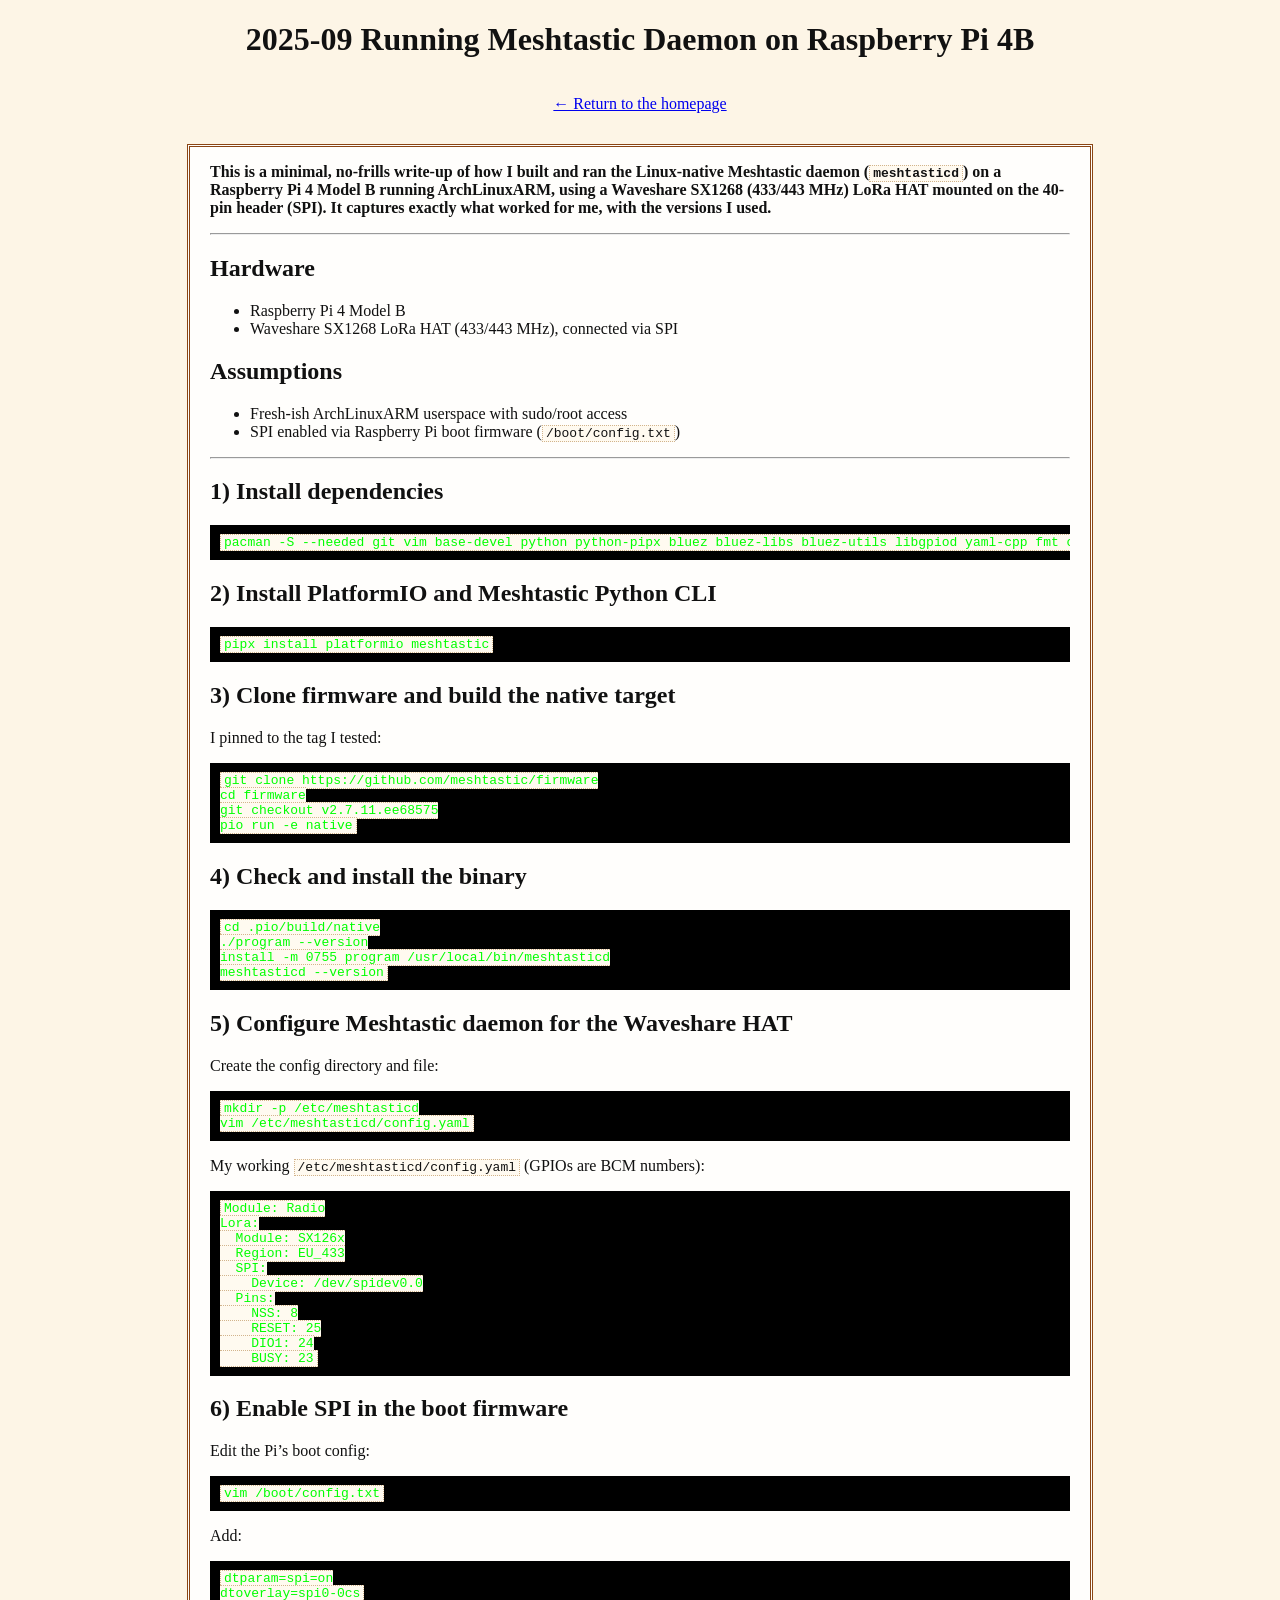
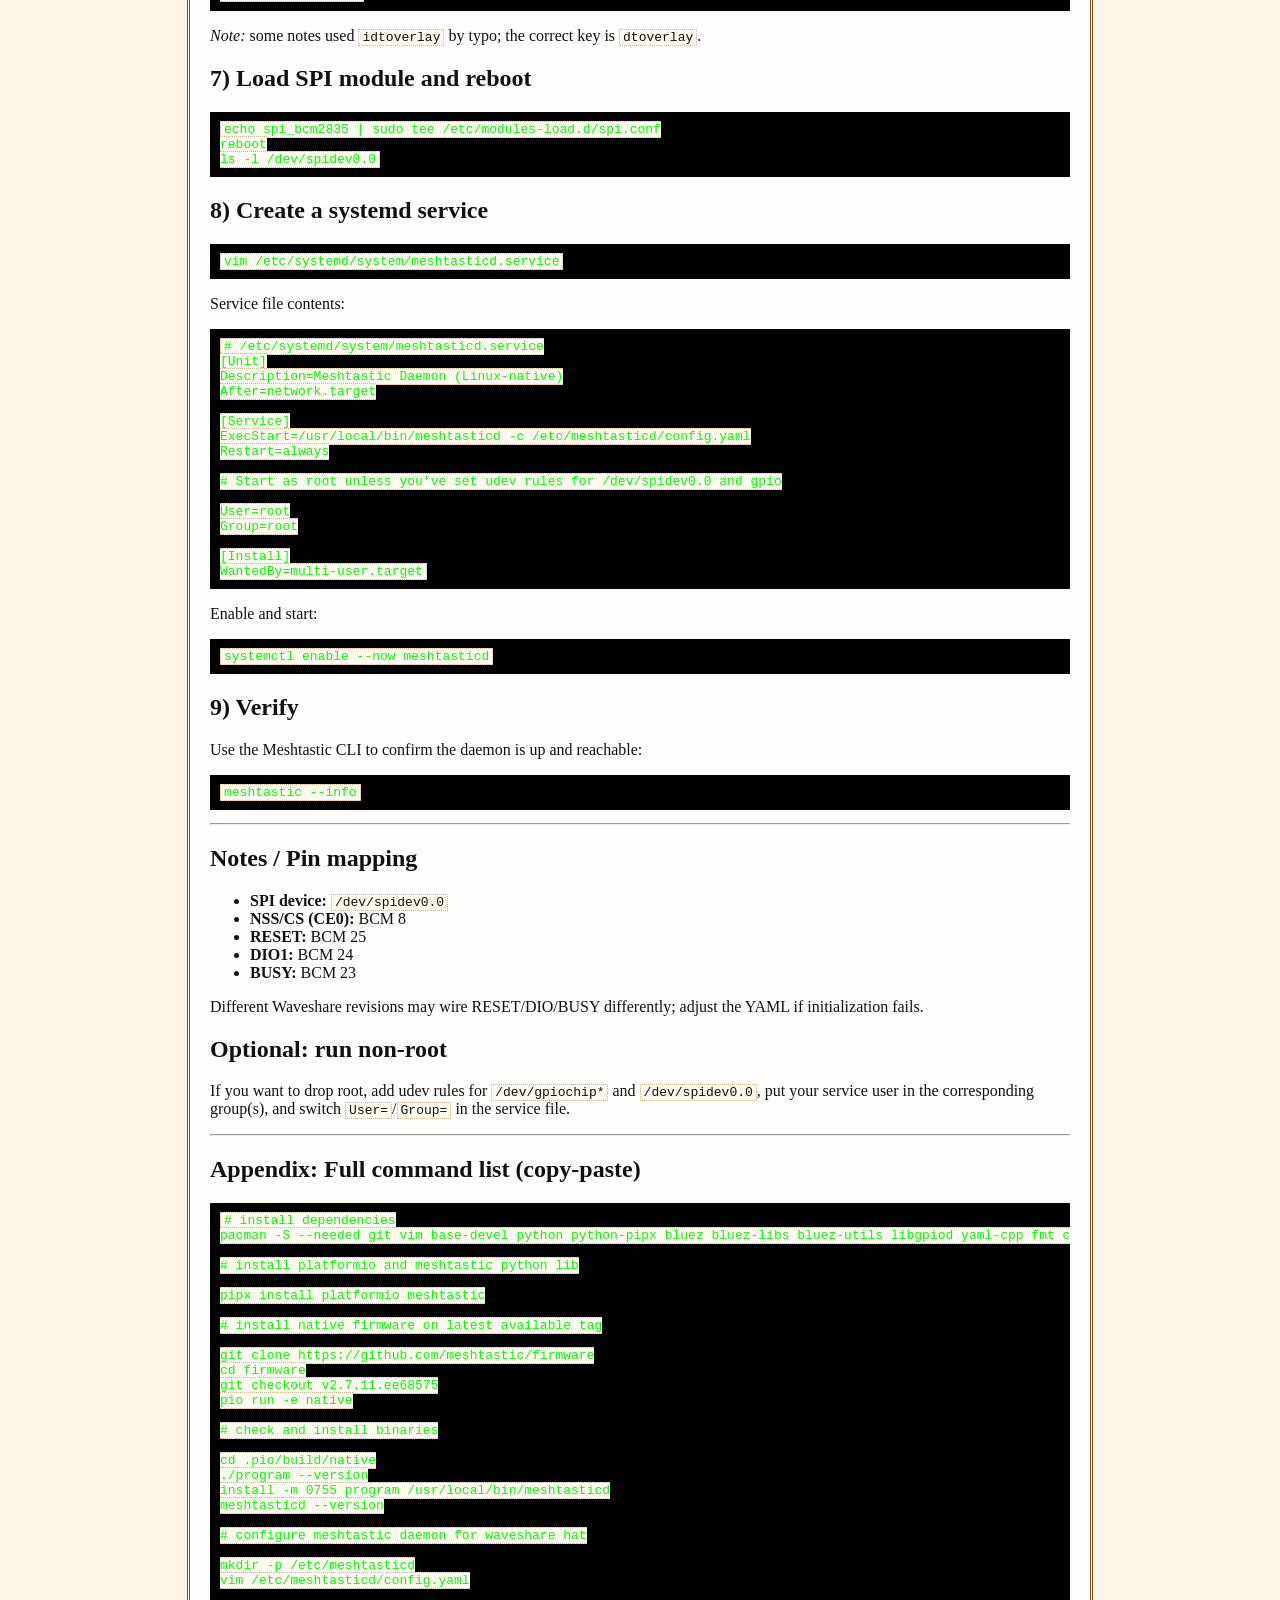
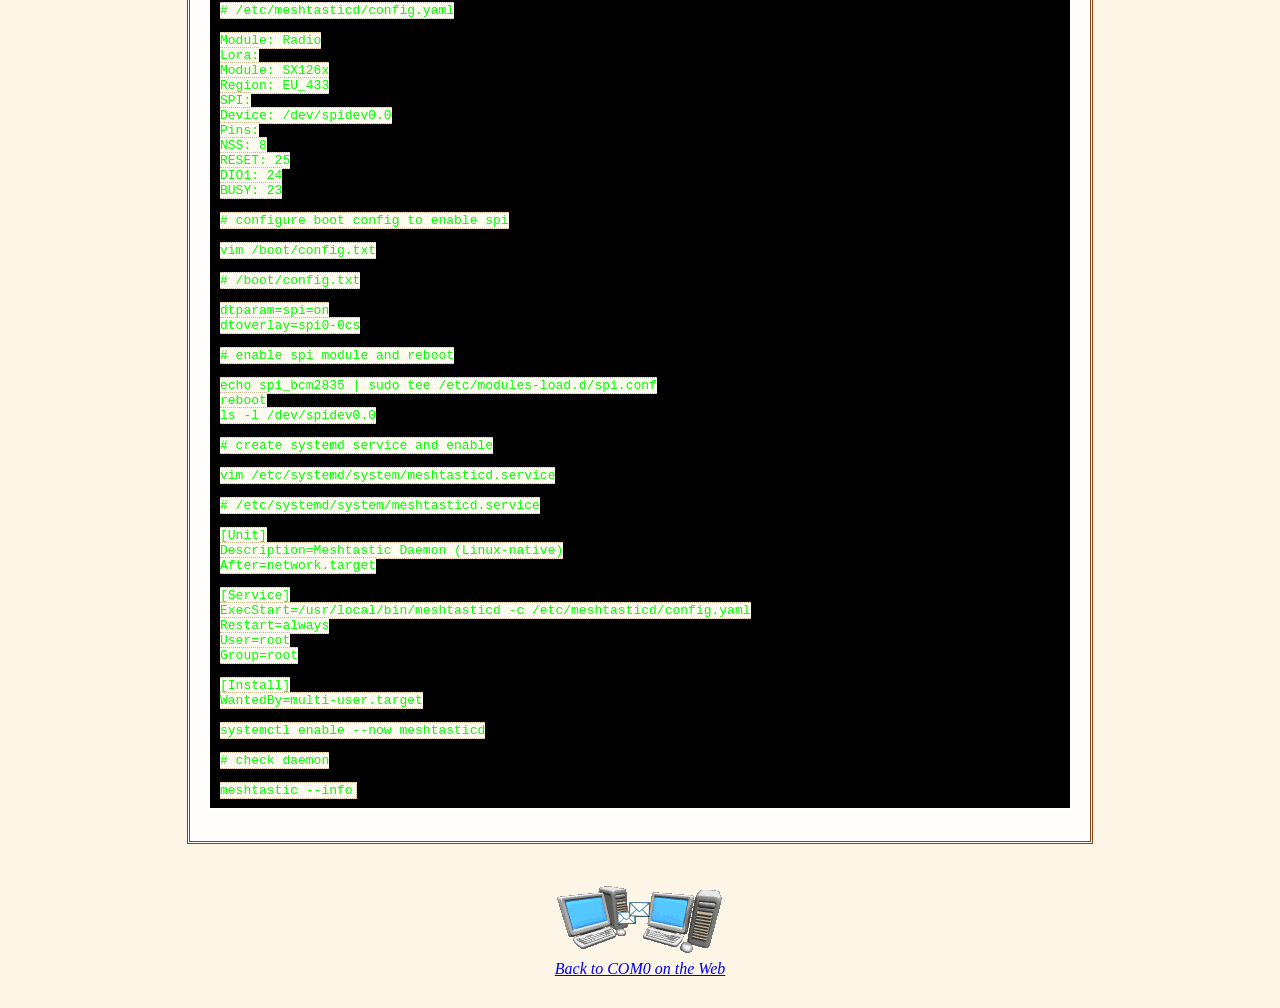
==== 2025-09-meshtastic-daemon.html @ aea940ef "Add Meshtastic daemon setup blog post" ====
<!DOCTYPE html>
<html>
<head>
  <meta charset="UTF-8">
  <title>2025-09 Running Meshtastic Daemon on Raspberry Pi 4B</title>
  <style>
    body {
      background: #fdf5e6;
      font-family: "Times New Roman", serif;
      color: #111;
      margin: 0;
      padding: 0;
    }
    header.page-top {
      text-align: center;
      margin: 20px 0 10px;
    }
    header.page-top img {
      max-width: 160px;
      height: auto;
    }
    article.post {
      max-width: 860px;
      margin: 0 auto 40px;
      padding: 0 20px 20px;
      border: 3px double #8b4513;
      background: rgba(255, 255, 255, 0.9);
    }
    article.post h1,
    article.post h2 {
      font-family: "Georgia", serif;
    }
    article.post .lede {
      font-weight: bold;
    }
    article.post table {
      width: 100%;
      border-collapse: collapse;
    }
    article.post th,
    article.post td {
      border-bottom: 1px solid #d2b48c;
      padding: 6px;
      text-align: left;
    }
    article.post code {
      background: #fffaf0;
      padding: 0 3px;
      border: 1px dotted #d2b48c;
    }
    article.post pre {
      background: #000;
      color: #0f0;
      padding: 10px;
      overflow-x: auto;
    }
    footer.page-foot {
      text-align: center;
      margin-bottom: 30px;
      font-style: italic;
    }
    a.back-home {
      display: inline-block;
      margin: 15px 0;
    }
  </style>
</head>
<body>
  <header class="page-top">
    <h1>2025-09 Running Meshtastic Daemon on Raspberry Pi 4B</h1>
    <p><a class="back-home" href="./index.html">&larr; Return to the homepage</a></p>
  </header>

  <article class="post">
    <p class="lede">
      This is a minimal, no-frills write-up of how I built and ran the Linux-native Meshtastic daemon
      (<code>meshtasticd</code>) on a Raspberry Pi 4 Model B running <strong>ArchLinuxARM</strong>, using a
      <strong>Waveshare SX1268 (433/443&nbsp;MHz) LoRa HAT</strong> mounted on the 40-pin header (SPI). It captures exactly what
      worked for me, with the versions I used.
    </p>

    <hr />

    <h2>Hardware</h2>
    <ul>
      <li>Raspberry Pi 4 Model B</li>
      <li>Waveshare SX1268 LoRa HAT (433/443&nbsp;MHz), connected via SPI</li>
    </ul>

    <h2>Assumptions</h2>
    <ul>
      <li>Fresh-ish ArchLinuxARM userspace with sudo/root access</li>
      <li>SPI enabled via Raspberry Pi boot firmware (<code>/boot/config.txt</code>)</li>
    </ul>

    <hr />

    <h2>1) Install dependencies</h2>
    <pre><code>pacman -S --needed git vim base-devel python python-pipx bluez bluez-libs bluez-utils libgpiod yaml-cpp fmt clang openssl cmake pkgconf
</code></pre>

    <h2>2) Install PlatformIO and Meshtastic Python CLI</h2>
    <pre><code>pipx install platformio meshtastic
</code></pre>

    <h2>3) Clone firmware and build the native target</h2>
    <p>I pinned to the tag I tested:</p>
    <pre><code>git clone https://github.com/meshtastic/firmware
cd firmware
git checkout v2.7.11.ee68575
pio run -e native
</code></pre>

    <h2>4) Check and install the binary</h2>
    <pre><code>cd .pio/build/native
./program --version
install -m 0755 program /usr/local/bin/meshtasticd
meshtasticd --version
</code></pre>

    <h2>5) Configure Meshtastic daemon for the Waveshare HAT</h2>
    <p>Create the config directory and file:</p>
    <pre><code>mkdir -p /etc/meshtasticd
vim /etc/meshtasticd/config.yaml
</code></pre>

    <p>My working <code>/etc/meshtasticd/config.yaml</code> (GPIOs are BCM numbers):</p>
    <pre><code>Module: Radio
Lora:
  Module: SX126x
  Region: EU_433
  SPI:
    Device: /dev/spidev0.0
  Pins:
    NSS: 8
    RESET: 25
    DIO1: 24
    BUSY: 23
</code></pre>

    <h2>6) Enable SPI in the boot firmware</h2>
    <p>Edit the Pi’s boot config:</p>
    <pre><code>vim /boot/config.txt
</code></pre>
    <p>Add:</p>
    <pre><code>dtparam=spi=on
dtoverlay=spi0-0cs
</code></pre>
    <p><em>Note:</em> some notes used <code>idtoverlay</code> by typo; the correct key is <code>dtoverlay</code>.</p>

    <h2>7) Load SPI module and reboot</h2>
    <pre><code>echo spi_bcm2835 | sudo tee /etc/modules-load.d/spi.conf
reboot
ls -l /dev/spidev0.0
</code></pre>

    <h2>8) Create a systemd service</h2>
    <pre><code>vim /etc/systemd/system/meshtasticd.service
</code></pre>

    <p>Service file contents:</p>
    <pre><code># /etc/systemd/system/meshtasticd.service
[Unit]
Description=Meshtastic Daemon (Linux-native)
After=network.target

[Service]
ExecStart=/usr/local/bin/meshtasticd -c /etc/meshtasticd/config.yaml
Restart=always

# Start as root unless you've set udev rules for /dev/spidev0.0 and gpio

User=root
Group=root

[Install]
WantedBy=multi-user.target
</code></pre>

    <p>Enable and start:</p>
    <pre><code>systemctl enable --now meshtasticd
</code></pre>

    <h2>9) Verify</h2>
    <p>Use the Meshtastic CLI to confirm the daemon is up and reachable:</p>
    <pre><code>meshtastic --info
</code></pre>

    <hr />

    <h2>Notes / Pin mapping</h2>
    <ul>
      <li><strong>SPI device:</strong> <code>/dev/spidev0.0</code></li>
      <li><strong>NSS/CS (CE0):</strong> BCM 8</li>
      <li><strong>RESET:</strong> BCM 25</li>
      <li><strong>DIO1:</strong> BCM 24</li>
      <li><strong>BUSY:</strong> BCM 23</li>
    </ul>
    <p>Different Waveshare revisions may wire RESET/DIO/BUSY differently; adjust the YAML if initialization fails.</p>

    <h2>Optional: run non-root</h2>
    <p>If you want to drop root, add udev rules for <code>/dev/gpiochip*</code> and <code>/dev/spidev0.0</code>, put your service user in the corresponding group(s), and switch <code>User=</code>/<code>Group=</code> in the service file.</p>

    <hr />

    <h2>Appendix: Full command list (copy-paste)</h2>
    <pre><code># install dependencies
pacman -S --needed git vim base-devel python python-pipx bluez bluez-libs bluez-utils libgpiod yaml-cpp fmt clang openssl cmake pkgconf

# install platformio and meshtastic python lib

pipx install platformio meshtastic

# install native firmware on latest available tag

git clone https://github.com/meshtastic/firmware
cd firmware
git checkout v2.7.11.ee68575
pio run -e native

# check and install binaries

cd .pio/build/native
./program --version
install -m 0755 program /usr/local/bin/meshtasticd
meshtasticd --version

# configure meshtastic daemon for waveshare hat

mkdir -p /etc/meshtasticd
vim /etc/meshtasticd/config.yaml

# /etc/meshtasticd/config.yaml

Module: Radio
Lora:
Module: SX126x
Region: EU_433
SPI:
Device: /dev/spidev0.0
Pins:
NSS: 8
RESET: 25
DIO1: 24
BUSY: 23

# configure boot config to enable spi

vim /boot/config.txt

# /boot/config.txt

dtparam=spi=on
dtoverlay=spi0-0cs

# enable spi module and reboot

echo spi_bcm2835 | sudo tee /etc/modules-load.d/spi.conf
reboot
ls -l /dev/spidev0.0

# create systemd service and enable

vim /etc/systemd/system/meshtasticd.service

# /etc/systemd/system/meshtasticd.service

[Unit]
Description=Meshtastic Daemon (Linux-native)
After=network.target

[Service]
ExecStart=/usr/local/bin/meshtasticd -c /etc/meshtasticd/config.yaml
Restart=always
User=root
Group=root

[Install]
WantedBy=multi-user.target

systemctl enable --now meshtasticd

# check daemon

meshtastic --info
</code></pre>
  </article>

  <footer class="page-foot">
    <img src="./animated-mail-image-0311.gif" alt="Animated Mailboxes" />
    <div><a href="./index.html">Back to COM0 on the Web</a></div>
  </footer>
</body>
</html>
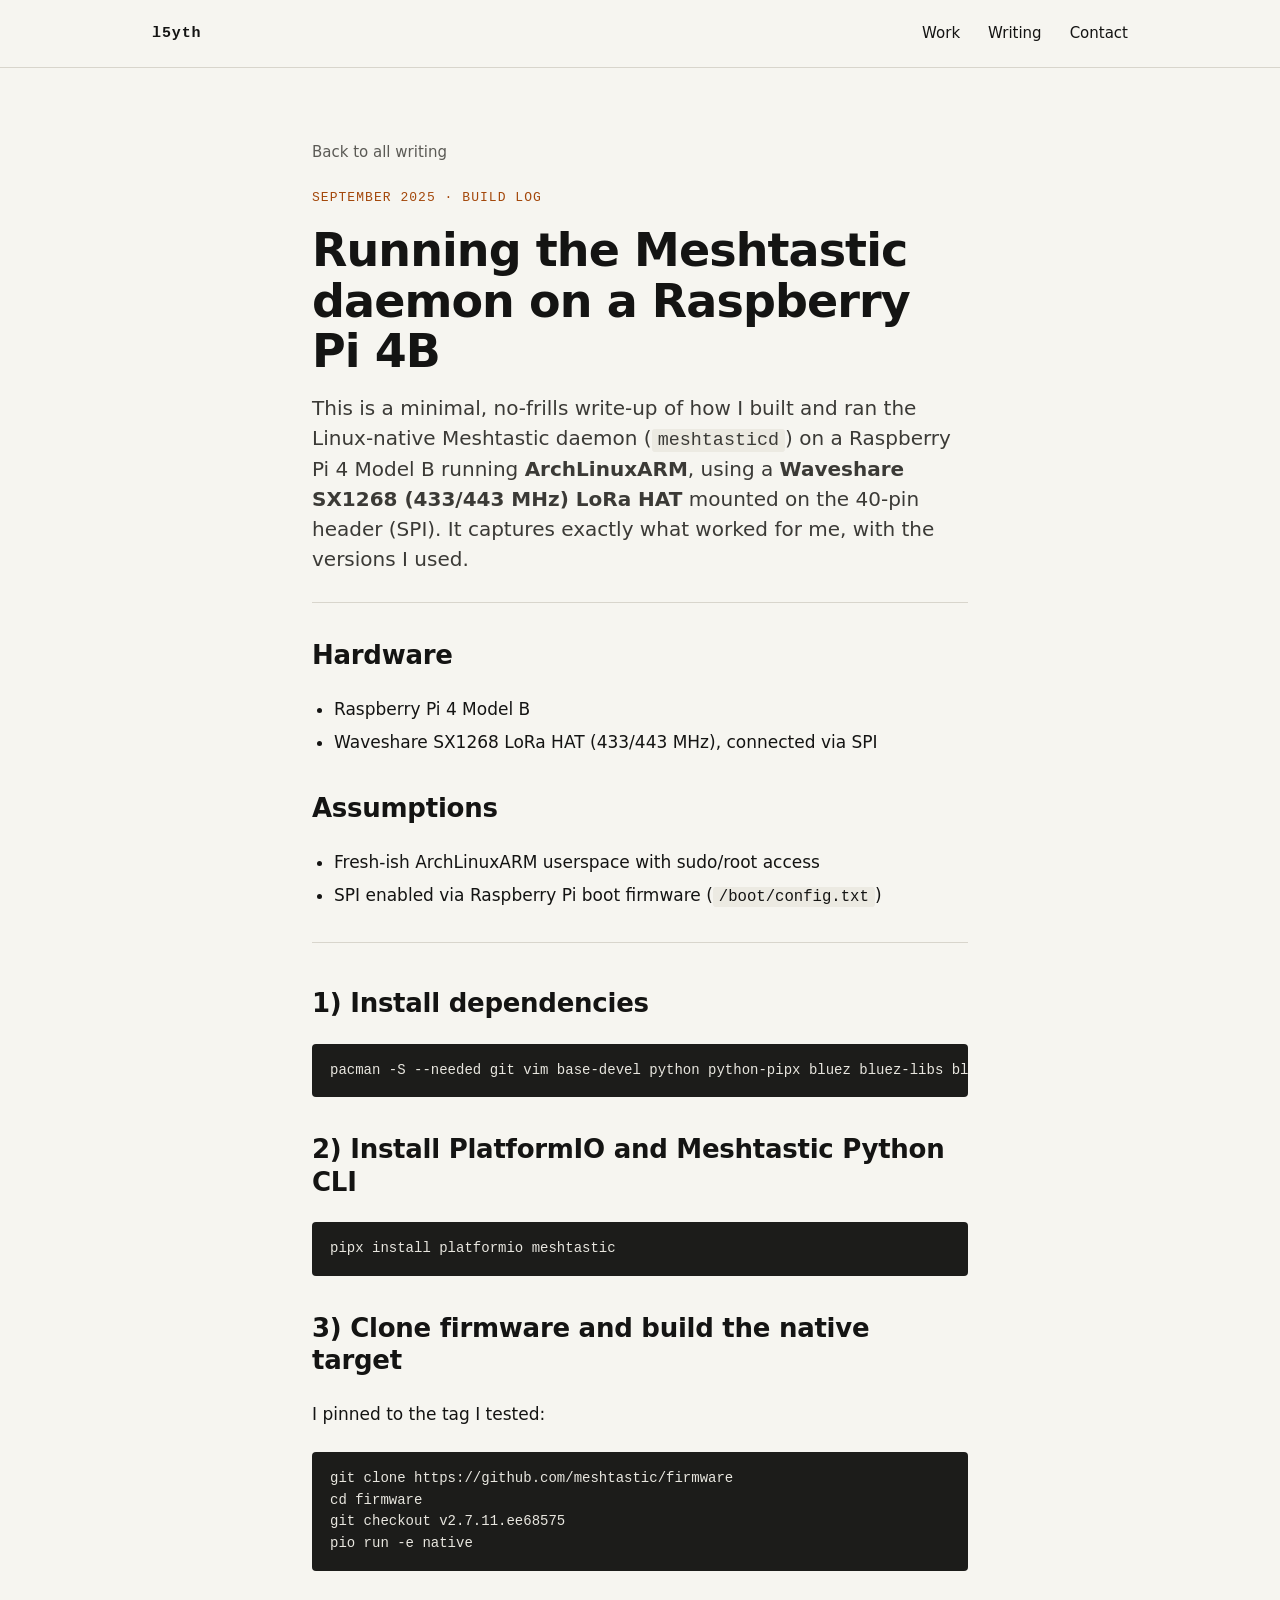
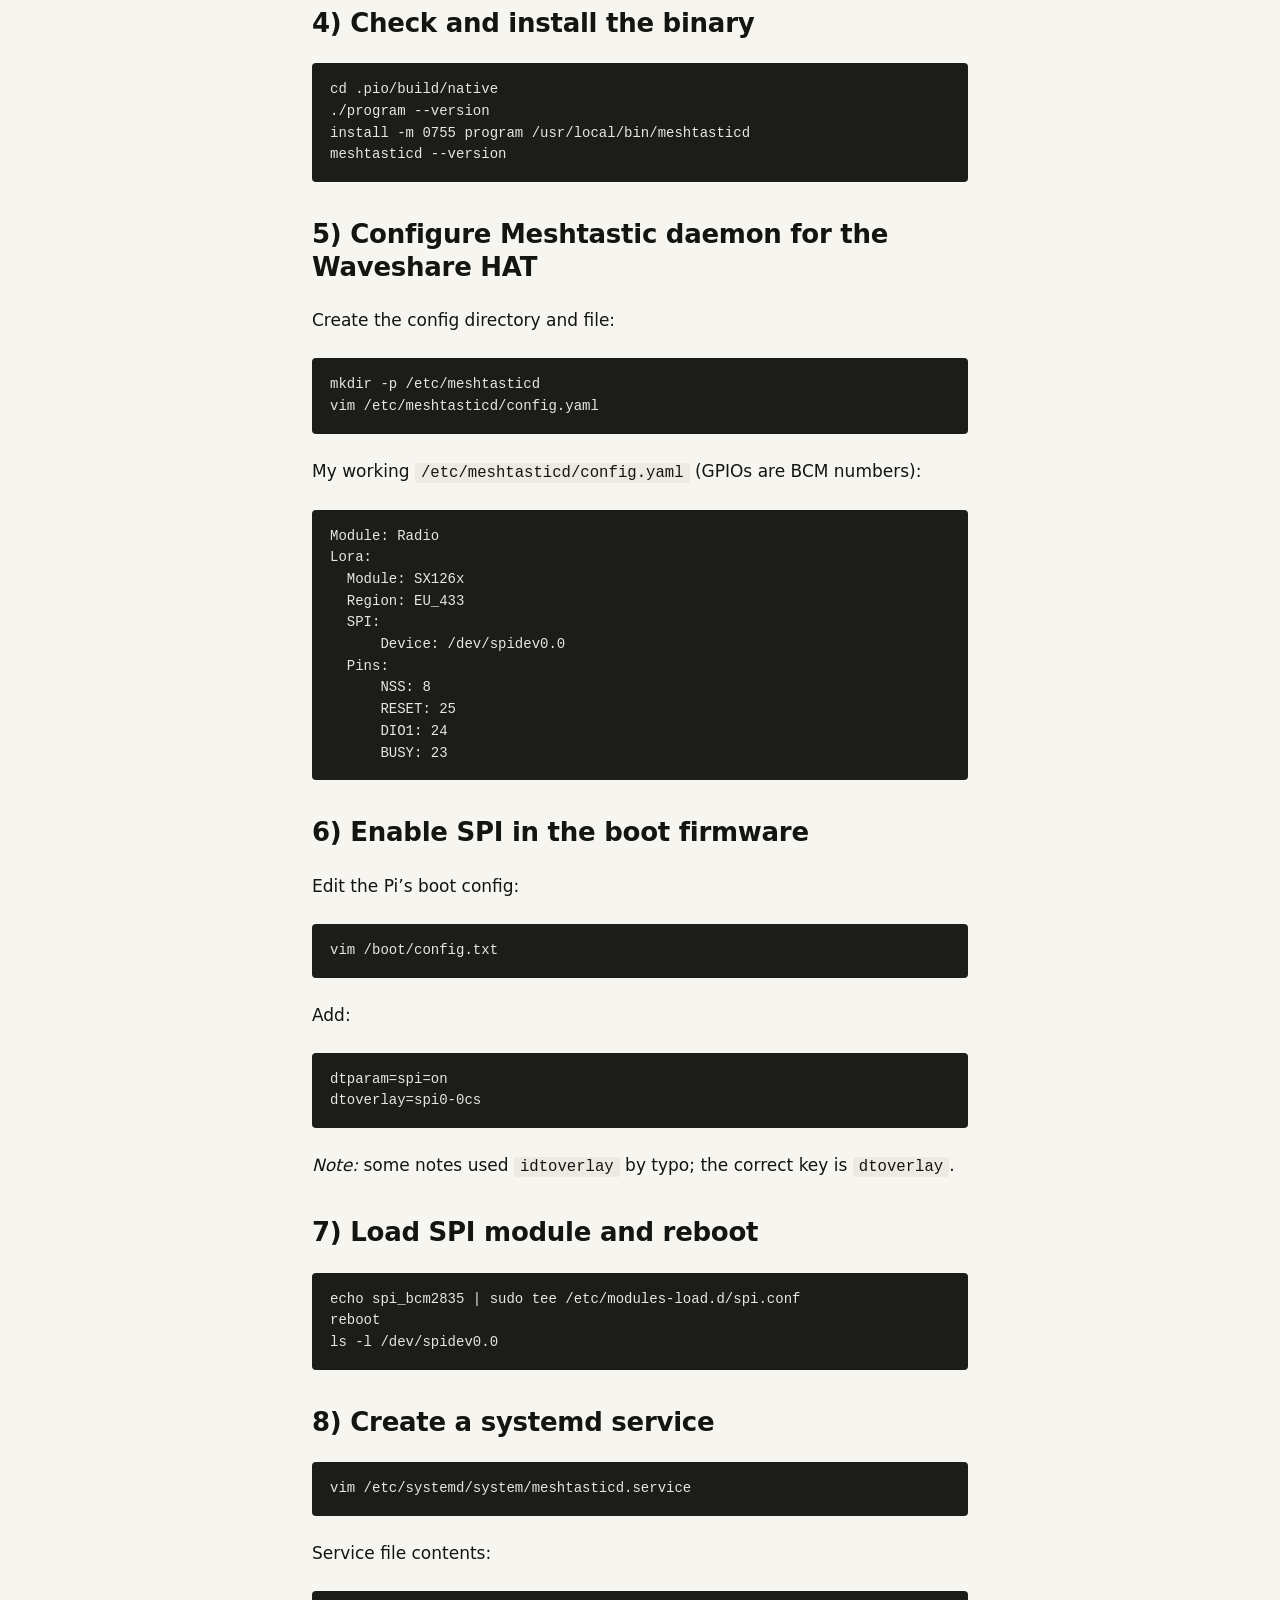
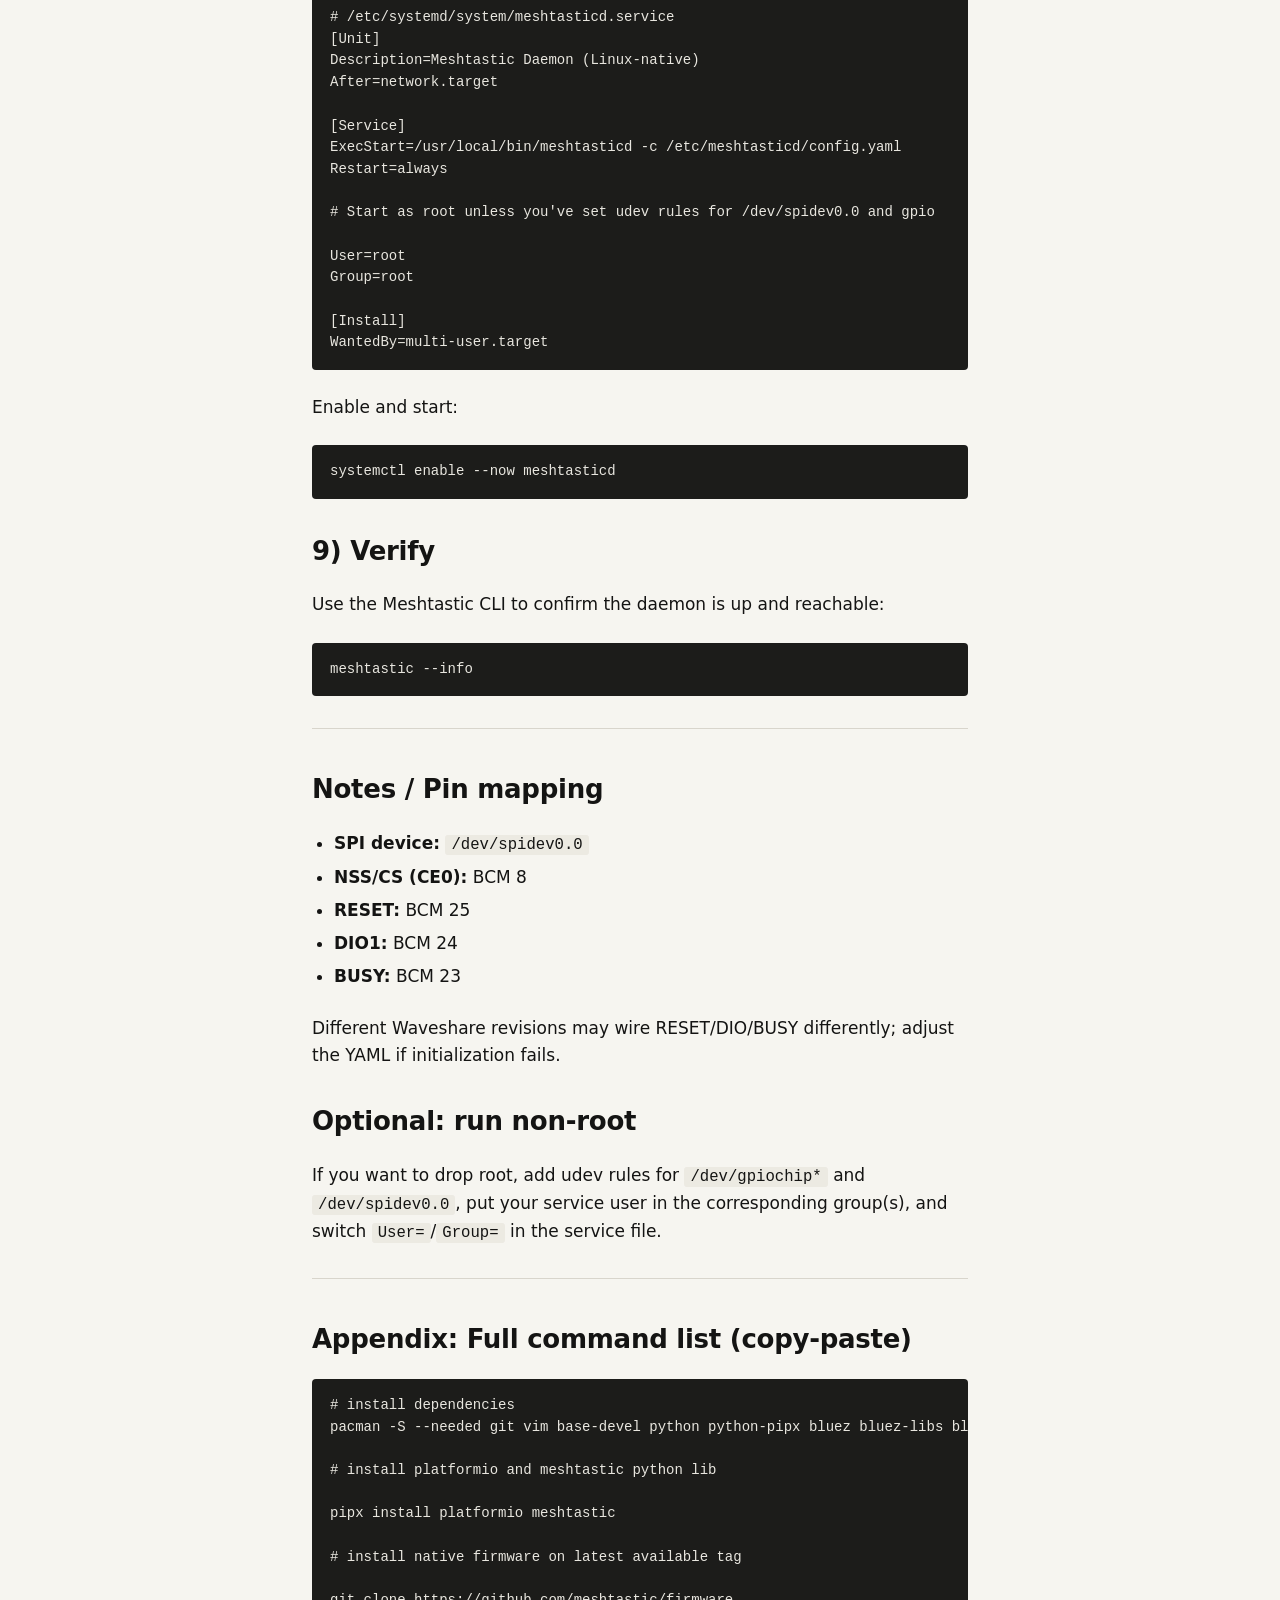
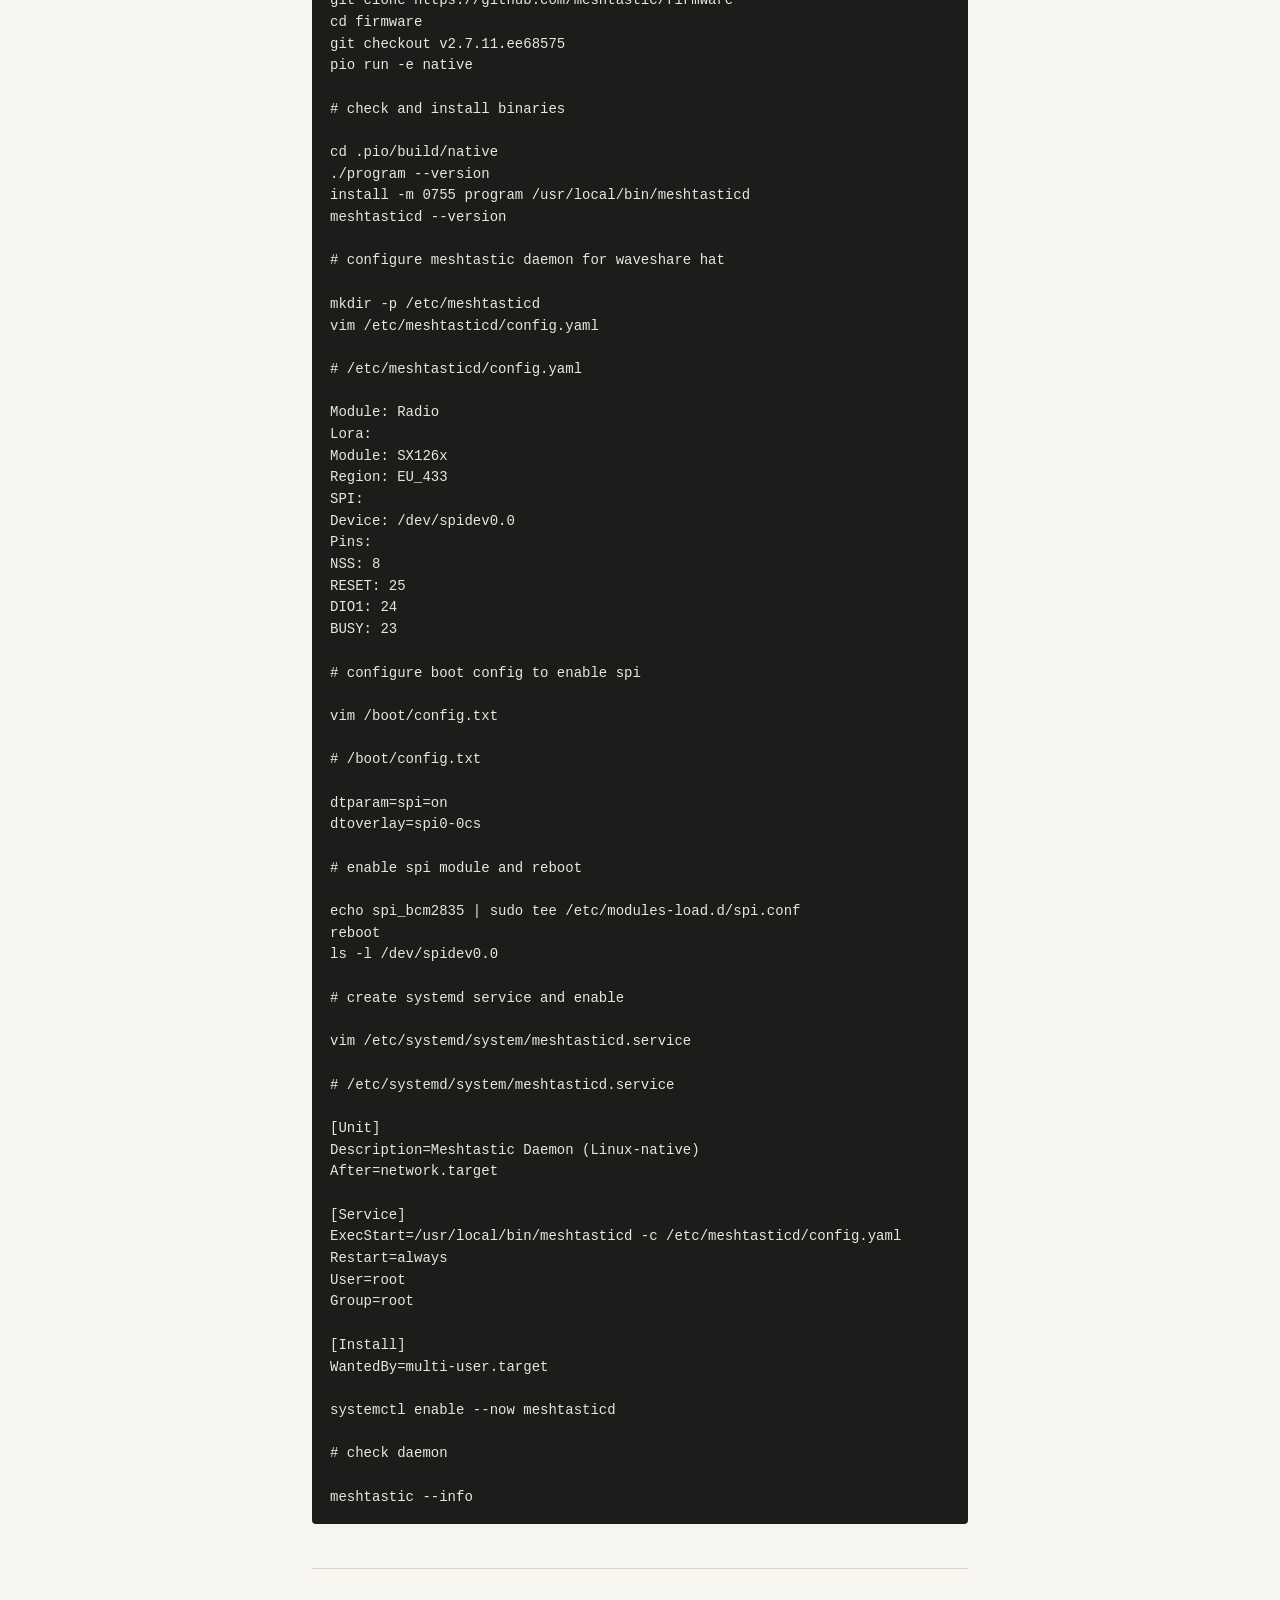
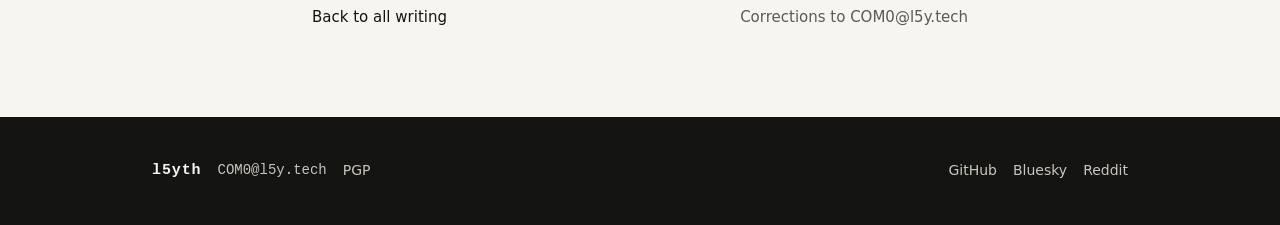
==== commit e0ff5218: "Replace under-construction placeholder with about-me landing and blog list Add style.css as the shar" ====
--- a/2025-09-meshtastic-daemon.html
+++ b/2025-09-meshtastic-daemon.html
@@ -1,165 +1,117 @@
 <!DOCTYPE html>
-<html>
+<html lang="en">
 <head>
   <meta charset="UTF-8">
-  <title>2025-09 Running Meshtastic Daemon on Raspberry Pi 4B</title>
-  <style>
-    body {
-      background: #fdf5e6;
-      font-family: "Times New Roman", serif;
-      color: #111;
-      margin: 0;
-      padding: 0;
-    }
-    header.page-top {
-      text-align: center;
-      margin: 20px 0 10px;
-    }
-    header.page-top img {
-      max-width: 160px;
-      height: auto;
-    }
-    article.post {
-      max-width: 860px;
-      margin: 0 auto 40px;
-      padding: 0 20px 20px;
-      border: 3px double #8b4513;
-      background: rgba(255, 255, 255, 0.9);
-    }
-    article.post h1,
-    article.post h2 {
-      font-family: "Georgia", serif;
-    }
-    article.post .lede {
-      font-weight: bold;
-    }
-    article.post table {
-      width: 100%;
-      border-collapse: collapse;
-    }
-    article.post th,
-    article.post td {
-      border-bottom: 1px solid #d2b48c;
-      padding: 6px;
-      text-align: left;
-    }
-    article.post code {
-      background: #fffaf0;
-      padding: 0 3px;
-      border: 1px dotted #d2b48c;
-    }
-    article.post pre {
-      background: #000;
-      color: #0f0;
-      padding: 10px;
-      overflow-x: auto;
-    }
-    footer.page-foot {
-      text-align: center;
-      margin-bottom: 30px;
-      font-style: italic;
-    }
-    a.back-home {
-      display: inline-block;
-      margin: 15px 0;
-    }
-  </style>
+  <meta name="viewport" content="width=device-width, initial-scale=1">
+  <meta name="theme-color" content="#f6f5f0">
+  <title>Running the Meshtastic daemon on a Raspberry Pi 4B | l5yth</title>
+  <link rel="stylesheet" href="./style.css">
 </head>
 <body>
-  <header class="page-top">
-    <h1>2025-09 Running Meshtastic Daemon on Raspberry Pi 4B</h1>
-    <p><a class="back-home" href="./index.html">&larr; Return to the homepage</a></p>
+  <header class="site-header">
+    <nav class="wrap site-nav" aria-label="Primary">
+      <a class="wordmark" href="./index.html">l5yth</a>
+      <ul>
+        <li><a href="./index.html#work">Work</a></li>
+        <li><a href="./index.html#writing">Writing</a></li>
+        <li><a href="./index.html#contact">Contact</a></li>
+      </ul>
+    </nav>
   </header>
 
-  <article class="post">
-    <p class="lede">
-      This is a minimal, no-frills write-up of how I built and ran the Linux-native Meshtastic daemon
-      (<code>meshtasticd</code>) on a Raspberry Pi 4 Model B running <strong>ArchLinuxARM</strong>, using a
-      <strong>Waveshare SX1268 (433/443&nbsp;MHz) LoRa HAT</strong> mounted on the 40-pin header (SPI). It captures exactly what
-      worked for me, with the versions I used.
-    </p>
-
-    <hr />
-
-    <h2>Hardware</h2>
-    <ul>
-      <li>Raspberry Pi 4 Model B</li>
-      <li>Waveshare SX1268 LoRa HAT (433/443&nbsp;MHz), connected via SPI</li>
-    </ul>
-
-    <h2>Assumptions</h2>
-    <ul>
-      <li>Fresh-ish ArchLinuxARM userspace with sudo/root access</li>
-      <li>SPI enabled via Raspberry Pi boot firmware (<code>/boot/config.txt</code>)</li>
-    </ul>
-
-    <hr />
-
-    <h2>1) Install dependencies</h2>
-    <pre><code>pacman -S --needed git vim base-devel python python-pipx bluez bluez-libs bluez-utils libgpiod yaml-cpp fmt clang openssl cmake pkgconf
-</code></pre>
-
-    <h2>2) Install PlatformIO and Meshtastic Python CLI</h2>
-    <pre><code>pipx install platformio meshtastic
-</code></pre>
-
-    <h2>3) Clone firmware and build the native target</h2>
-    <p>I pinned to the tag I tested:</p>
-    <pre><code>git clone https://github.com/meshtastic/firmware
+  <main>
+    <article class="post">
+      <header class="post-header">
+        <a class="back" href="./index.html#writing">Back to all writing</a>
+        <p class="eyebrow"><time datetime="2025-09">September 2025</time> &middot; Build log</p>
+        <h1>Running the Meshtastic daemon on a Raspberry Pi 4B</h1>
+        <p class="lede">
+          This is a minimal, no-frills write-up of how I built and ran the Linux-native Meshtastic daemon
+          (<code>meshtasticd</code>) on a Raspberry Pi 4 Model B running <strong>ArchLinuxARM</strong>, using a
+          <strong>Waveshare SX1268 (433/443&nbsp;MHz) LoRa HAT</strong> mounted on the 40-pin header (SPI). It captures exactly what
+          worked for me, with the versions I used.
+        </p>
+      </header>
+
+      <h2>Hardware</h2>
+      <ul>
+        <li>Raspberry Pi 4 Model B</li>
+        <li>Waveshare SX1268 LoRa HAT (433/443&nbsp;MHz), connected via SPI</li>
+      </ul>
+
+      <h2>Assumptions</h2>
+      <ul>
+        <li>Fresh-ish ArchLinuxARM userspace with sudo/root access</li>
+        <li>SPI enabled via Raspberry Pi boot firmware (<code>/boot/config.txt</code>)</li>
+      </ul>
+
+      <hr />
+
+      <h2>1) Install dependencies</h2>
+      <pre><code>pacman -S --needed git vim base-devel python python-pipx bluez bluez-libs bluez-utils libgpiod yaml-cpp fmt clang openssl cmake pkgconf
+</code></pre>
+
+      <h2>2) Install PlatformIO and Meshtastic Python CLI</h2>
+      <pre><code>pipx install platformio meshtastic
+</code></pre>
+
+      <h2>3) Clone firmware and build the native target</h2>
+      <p>I pinned to the tag I tested:</p>
+      <pre><code>git clone https://github.com/meshtastic/firmware
 cd firmware
 git checkout v2.7.11.ee68575
 pio run -e native
 </code></pre>
 
-    <h2>4) Check and install the binary</h2>
-    <pre><code>cd .pio/build/native
+      <h2>4) Check and install the binary</h2>
+      <pre><code>cd .pio/build/native
 ./program --version
 install -m 0755 program /usr/local/bin/meshtasticd
 meshtasticd --version
 </code></pre>
 
-    <h2>5) Configure Meshtastic daemon for the Waveshare HAT</h2>
-    <p>Create the config directory and file:</p>
-    <pre><code>mkdir -p /etc/meshtasticd
+      <h2>5) Configure Meshtastic daemon for the Waveshare HAT</h2>
+      <p>Create the config directory and file:</p>
+      <pre><code>mkdir -p /etc/meshtasticd
 vim /etc/meshtasticd/config.yaml
 </code></pre>
 
-    <p>My working <code>/etc/meshtasticd/config.yaml</code> (GPIOs are BCM numbers):</p>
-    <pre><code>Module: Radio
+      <p>My working <code>/etc/meshtasticd/config.yaml</code> (GPIOs are BCM numbers):</p>
+      <pre><code>Module: Radio
 Lora:
   Module: SX126x
   Region: EU_433
   SPI:
-    Device: /dev/spidev0.0
+      Device: /dev/spidev0.0
   Pins:
-    NSS: 8
-    RESET: 25
-    DIO1: 24
-    BUSY: 23
-</code></pre>
-
-    <h2>6) Enable SPI in the boot firmware</h2>
-    <p>Edit the Pi’s boot config:</p>
-    <pre><code>vim /boot/config.txt
-</code></pre>
-    <p>Add:</p>
-    <pre><code>dtparam=spi=on
+      NSS: 8
+      RESET: 25
+      DIO1: 24
+      BUSY: 23
+</code></pre>
+
+      <h2>6) Enable SPI in the boot firmware</h2>
+      <p>Edit the Pi’s boot config:</p>
+      <pre><code>vim /boot/config.txt
+</code></pre>
+      <p>Add:</p>
+      <pre><code>dtparam=spi=on
 dtoverlay=spi0-0cs
 </code></pre>
-    <p><em>Note:</em> some notes used <code>idtoverlay</code> by typo; the correct key is <code>dtoverlay</code>.</p>
-
-    <h2>7) Load SPI module and reboot</h2>
-    <pre><code>echo spi_bcm2835 | sudo tee /etc/modules-load.d/spi.conf
+      <p><em>Note:</em> some notes used <code>idtoverlay</code> by typo; the correct key is <code>dtoverlay</code>.</p>
+
+      <h2>7) Load SPI module and reboot</h2>
+      <pre><code>echo spi_bcm2835 | sudo tee /etc/modules-load.d/spi.conf
 reboot
 ls -l /dev/spidev0.0
 </code></pre>
 
-    <h2>8) Create a systemd service</h2>
-    <pre><code>vim /etc/systemd/system/meshtasticd.service
-</code></pre>
-
-    <p>Service file contents:</p>
-    <pre><code># /etc/systemd/system/meshtasticd.service
+      <h2>8) Create a systemd service</h2>
+      <pre><code>vim /etc/systemd/system/meshtasticd.service
+</code></pre>
+
+      <p>Service file contents:</p>
+      <pre><code># /etc/systemd/system/meshtasticd.service
 [Unit]
 Description=Meshtastic Daemon (Linux-native)
 After=network.target
@@ -177,34 +129,34 @@
 WantedBy=multi-user.target
 </code></pre>
 
-    <p>Enable and start:</p>
-    <pre><code>systemctl enable --now meshtasticd
-</code></pre>
-
-    <h2>9) Verify</h2>
-    <p>Use the Meshtastic CLI to confirm the daemon is up and reachable:</p>
-    <pre><code>meshtastic --info
-</code></pre>
-
-    <hr />
-
-    <h2>Notes / Pin mapping</h2>
-    <ul>
-      <li><strong>SPI device:</strong> <code>/dev/spidev0.0</code></li>
-      <li><strong>NSS/CS (CE0):</strong> BCM 8</li>
-      <li><strong>RESET:</strong> BCM 25</li>
-      <li><strong>DIO1:</strong> BCM 24</li>
-      <li><strong>BUSY:</strong> BCM 23</li>
-    </ul>
-    <p>Different Waveshare revisions may wire RESET/DIO/BUSY differently; adjust the YAML if initialization fails.</p>
-
-    <h2>Optional: run non-root</h2>
-    <p>If you want to drop root, add udev rules for <code>/dev/gpiochip*</code> and <code>/dev/spidev0.0</code>, put your service user in the corresponding group(s), and switch <code>User=</code>/<code>Group=</code> in the service file.</p>
-
-    <hr />
-
-    <h2>Appendix: Full command list (copy-paste)</h2>
-    <pre><code># install dependencies
+      <p>Enable and start:</p>
+      <pre><code>systemctl enable --now meshtasticd
+</code></pre>
+
+      <h2>9) Verify</h2>
+      <p>Use the Meshtastic CLI to confirm the daemon is up and reachable:</p>
+      <pre><code>meshtastic --info
+</code></pre>
+
+      <hr />
+
+      <h2>Notes / Pin mapping</h2>
+      <ul>
+        <li><strong>SPI device:</strong> <code>/dev/spidev0.0</code></li>
+        <li><strong>NSS/CS (CE0):</strong> BCM 8</li>
+        <li><strong>RESET:</strong> BCM 25</li>
+        <li><strong>DIO1:</strong> BCM 24</li>
+        <li><strong>BUSY:</strong> BCM 23</li>
+      </ul>
+      <p>Different Waveshare revisions may wire RESET/DIO/BUSY differently; adjust the YAML if initialization fails.</p>
+
+      <h2>Optional: run non-root</h2>
+      <p>If you want to drop root, add udev rules for <code>/dev/gpiochip*</code> and <code>/dev/spidev0.0</code>, put your service user in the corresponding group(s), and switch <code>User=</code>/<code>Group=</code> in the service file.</p>
+
+      <hr />
+
+      <h2>Appendix: Full command list (copy-paste)</h2>
+      <pre><code># install dependencies
 pacman -S --needed git vim base-devel python python-pipx bluez bluez-libs bluez-utils libgpiod yaml-cpp fmt clang openssl cmake pkgconf
 
 # install platformio and meshtastic python lib
@@ -284,11 +236,27 @@
 
 meshtastic --info
 </code></pre>
-  </article>
-
-  <footer class="page-foot">
-    <img src="./animated-mail-image-0311.gif" alt="Animated Mailboxes" />
-    <div><a href="./index.html">Back to COM0 on the Web</a></div>
+
+      <footer class="post-footer">
+        <a href="./index.html#writing">Back to all writing</a>
+        <a class="muted" href="mailto:COM0@l5y.tech">Corrections to COM0@l5y.tech</a>
+      </footer>
+    </article>
+  </main>
+
+  <footer class="site-footer compact">
+    <div class="wrap">
+      <ul>
+        <li><a class="wordmark" href="./index.html">l5yth</a></li>
+        <li><a class="mono" href="mailto:COM0@l5y.tech">COM0@l5y.tech</a></li>
+        <li><a href="./com0.l5y.tech.pub.asc">PGP</a></li>
+      </ul>
+      <ul>
+        <li><a href="https://github.com/l5yth">GitHub</a></li>
+        <li><a href="https://bsky.app/profile/l5y.tech">Bluesky</a></li>
+        <li><a href="https://www.reddit.com/user/l5yth/">Reddit</a></li>
+      </ul>
+    </div>
   </footer>
 </body>
 </html>
--- a/style.css
+++ b/style.css
@@ -0,0 +1,676 @@
+/* l5y.tech shared stylesheet. No scripts, no external requests. */
+
+:root {
+  --bg: #f6f5f0;
+  --bg-2: #eceae2;
+  --ink: #141413;
+  --ink-2: #3b3a36;
+  --muted: #5b5a55;
+  --rule: #d8d5cc;
+  --accent: #a3470a;
+  --accent-hover: #7c3608;
+  --accent-dark: #e08a3c;
+  --dark: #141413;
+  --dark-rule: #3a3936;
+  --on-dark: #f6f5f0;
+  --on-dark-2: #c9c6bc;
+  --on-dark-3: #9c998f;
+  --code-bg: #1c1c1a;
+  --code-fg: #e8e6df;
+  --sans: system-ui, -apple-system, "Segoe UI", Roboto, "Helvetica Neue", Arial, sans-serif;
+  --mono: ui-monospace, "SF Mono", Menlo, Consolas, "Liberation Mono", monospace;
+}
+
+* {
+  box-sizing: border-box;
+}
+
+html {
+  -webkit-text-size-adjust: 100%;
+}
+
+body {
+  margin: 0;
+  background: var(--bg);
+  color: var(--ink);
+  font-family: var(--sans);
+  font-size: 17px;
+  line-height: 1.55;
+}
+
+a {
+  color: var(--accent);
+}
+
+a:hover {
+  color: var(--accent-hover);
+}
+
+h1, h2, h3 {
+  margin: 0;
+  font-weight: 600;
+  letter-spacing: -0.015em;
+}
+
+p, ul, ol {
+  margin: 0;
+}
+
+.wrap {
+  max-width: 1040px;
+  margin: 0 auto;
+  padding-left: 32px;
+  padding-right: 32px;
+}
+
+/* Header */
+
+.site-header {
+  border-bottom: 1px solid var(--rule);
+}
+
+.site-nav {
+  display: flex;
+  flex-wrap: wrap;
+  align-items: center;
+  justify-content: space-between;
+  gap: 4px 24px;
+  padding-top: 10px;
+  padding-bottom: 10px;
+}
+
+.site-nav ul {
+  list-style: none;
+  padding: 0;
+  display: flex;
+  flex-wrap: wrap;
+  align-items: center;
+  gap: 4px;
+}
+
+.site-nav ul a {
+  display: inline-block;
+  padding: 12px 12px;
+  font-size: 15px;
+  color: var(--ink);
+  text-decoration: none;
+}
+
+.site-nav ul li:last-child a {
+  padding-right: 0;
+}
+
+.site-nav ul a:hover {
+  color: var(--accent-hover);
+}
+
+.wordmark {
+  display: inline-block;
+  padding: 12px 0;
+  font-family: var(--mono);
+  font-size: 15px;
+  font-weight: 600;
+  letter-spacing: 0.06em;
+  color: var(--ink);
+  text-decoration: none;
+}
+
+.wordmark:hover {
+  color: var(--ink);
+}
+
+/* Shared text styles */
+
+.eyebrow {
+  font-family: var(--mono);
+  font-size: 13px;
+  letter-spacing: 0.08em;
+  text-transform: uppercase;
+  color: var(--accent);
+}
+
+.eyebrow.muted {
+  color: var(--muted);
+}
+
+.lede {
+  font-size: 20px;
+  line-height: 1.5;
+  color: var(--ink-2);
+}
+
+.mono {
+  font-family: var(--mono);
+}
+
+/* Hero */
+
+.hero {
+  display: flex;
+  flex-direction: column;
+  gap: 28px;
+  padding-top: 88px;
+  padding-bottom: 72px;
+}
+
+.hero h1 {
+  max-width: 20ch;
+  font-size: clamp(38px, 4.6vw, 60px);
+  line-height: 1.04;
+  letter-spacing: -0.02em;
+}
+
+.hero .lede {
+  max-width: 62ch;
+}
+
+.actions {
+  display: flex;
+  flex-wrap: wrap;
+  align-items: center;
+  gap: 12px;
+}
+
+.button {
+  display: inline-flex;
+  align-items: center;
+  min-height: 48px;
+  padding: 0 22px;
+  border: 1px solid var(--ink);
+  border-radius: 4px;
+  background: var(--ink);
+  color: var(--on-dark);
+  font-weight: 500;
+  text-decoration: none;
+}
+
+.button:hover {
+  background: var(--accent-hover);
+  border-color: var(--accent-hover);
+  color: var(--on-dark);
+}
+
+.button.outline {
+  background: transparent;
+  color: var(--ink);
+}
+
+.button.outline:hover {
+  background: var(--bg-2);
+  border-color: var(--ink);
+  color: var(--ink);
+}
+
+/* Sections */
+
+.section {
+  border-top: 1px solid var(--rule);
+}
+
+.section > .wrap {
+  display: flex;
+  flex-direction: column;
+  gap: 40px;
+  padding-top: 64px;
+  padding-bottom: 72px;
+}
+
+.section-head {
+  display: flex;
+  flex-wrap: wrap;
+  align-items: flex-end;
+  justify-content: space-between;
+  gap: 16px 48px;
+}
+
+.section-head > div {
+  display: flex;
+  flex-direction: column;
+  gap: 8px;
+}
+
+.section-head h2 {
+  font-size: 34px;
+  line-height: 1.15;
+}
+
+.section-head .note {
+  max-width: 44ch;
+  color: var(--muted);
+}
+
+/* Services */
+
+.services {
+  list-style: none;
+  padding: 0;
+  display: flex;
+  flex-wrap: wrap;
+  gap: 40px 32px;
+}
+
+.service {
+  flex: 1 1 260px;
+  min-width: 0;
+  display: flex;
+  flex-direction: column;
+  gap: 12px;
+  padding-top: 20px;
+  border-top: 2px solid var(--ink);
+}
+
+.service h3 {
+  font-size: 20px;
+  line-height: 1.3;
+}
+
+.service p {
+  color: var(--ink-2);
+}
+
+.tags {
+  font-family: var(--mono);
+  font-size: 13px;
+  color: var(--muted);
+}
+
+.open-work {
+  display: flex;
+  flex-wrap: wrap;
+  align-items: baseline;
+  gap: 8px 24px;
+  padding: 20px 24px;
+  border-radius: 4px;
+  background: var(--bg-2);
+}
+
+.open-work .eyebrow {
+  flex: 0 0 120px;
+}
+
+.open-work p {
+  flex: 1 1 400px;
+  min-width: 0;
+}
+
+/* Post list */
+
+.posts {
+  list-style: none;
+  padding: 0;
+  display: flex;
+  flex-direction: column;
+}
+
+.post-item {
+  display: flex;
+  flex-wrap: wrap;
+  gap: 6px 32px;
+  padding: 22px 0;
+  border-top: 1px solid var(--rule);
+}
+
+.post-item:last-child {
+  border-bottom: 1px solid var(--rule);
+}
+
+.post-item time {
+  flex: 0 0 120px;
+  padding-top: 4px;
+  font-family: var(--mono);
+  font-size: 14px;
+  color: var(--muted);
+}
+
+.post-item div {
+  flex: 1 1 420px;
+  min-width: 0;
+  display: flex;
+  flex-direction: column;
+  gap: 6px;
+}
+
+.post-item h3 {
+  font-size: 22px;
+  line-height: 1.3;
+}
+
+.post-item h3 a {
+  color: var(--ink);
+  text-decoration: none;
+}
+
+.post-item h3 a:hover {
+  color: var(--accent-hover);
+  text-decoration: underline;
+  text-underline-offset: 4px;
+}
+
+.post-item p {
+  color: var(--ink-2);
+}
+
+/* Footer */
+
+.site-footer {
+  background: var(--dark);
+  color: var(--on-dark);
+}
+
+.site-footer a {
+  color: var(--on-dark);
+}
+
+.site-footer a:hover {
+  color: var(--accent-dark);
+}
+
+.site-footer > .wrap {
+  display: flex;
+  flex-direction: column;
+  gap: 40px;
+  padding-top: 64px;
+  padding-bottom: 40px;
+}
+
+.footer-grid {
+  display: flex;
+  flex-wrap: wrap;
+  justify-content: space-between;
+  gap: 32px 64px;
+}
+
+.contact {
+  flex: 1 1 380px;
+  min-width: 0;
+  display: flex;
+  flex-direction: column;
+  gap: 14px;
+}
+
+.contact .eyebrow {
+  color: var(--accent-dark);
+}
+
+.contact h2 {
+  font-size: 34px;
+  line-height: 1.15;
+}
+
+.contact p {
+  max-width: 52ch;
+  color: var(--on-dark-2);
+}
+
+.contact .email {
+  align-self: flex-start;
+  margin-top: 8px;
+  padding: 8px 0;
+  font-family: var(--mono);
+  font-size: 22px;
+  text-decoration: underline;
+  text-decoration-color: var(--accent-dark);
+  text-decoration-thickness: 2px;
+  text-underline-offset: 6px;
+  word-break: break-all;
+}
+
+.contact .small {
+  font-size: 15px;
+}
+
+.elsewhere {
+  flex: 0 1 220px;
+  display: flex;
+  flex-direction: column;
+  gap: 4px;
+}
+
+.elsewhere .eyebrow {
+  margin-bottom: 10px;
+  color: var(--on-dark-3);
+}
+
+.elsewhere ul {
+  list-style: none;
+  padding: 0;
+  display: flex;
+  flex-direction: column;
+  gap: 4px;
+}
+
+.elsewhere a {
+  display: inline-block;
+  padding: 10px 0;
+  text-decoration: none;
+}
+
+.footer-bar {
+  display: flex;
+  flex-wrap: wrap;
+  justify-content: space-between;
+  gap: 8px 24px;
+  padding-top: 24px;
+  border-top: 1px solid var(--dark-rule);
+  font-family: var(--mono);
+  font-size: 13px;
+  color: var(--on-dark-3);
+}
+
+.footer-bar a {
+  color: var(--on-dark-3);
+}
+
+/* Compact footer for posts */
+
+.site-footer.compact > .wrap {
+  flex-direction: row;
+  flex-wrap: wrap;
+  align-items: center;
+  justify-content: space-between;
+  gap: 12px 24px;
+  padding-top: 32px;
+  padding-bottom: 32px;
+}
+
+.site-footer.compact ul {
+  list-style: none;
+  padding: 0;
+  display: flex;
+  flex-wrap: wrap;
+  align-items: center;
+  gap: 4px 16px;
+}
+
+.site-footer.compact a {
+  display: inline-block;
+  padding: 10px 0;
+  font-size: 14px;
+  color: var(--on-dark-2);
+  text-decoration: none;
+}
+
+.site-footer.compact a.wordmark {
+  font-size: 15px;
+  color: var(--on-dark);
+}
+
+.site-footer.compact a:hover {
+  color: var(--accent-dark);
+}
+
+/* Blog post */
+
+.post {
+  max-width: 720px;
+  margin: 0 auto;
+  padding: 64px 32px 80px;
+  display: flex;
+  flex-direction: column;
+  gap: 24px;
+  line-height: 1.6;
+}
+
+.post-header {
+  display: flex;
+  flex-direction: column;
+  gap: 16px;
+  padding-bottom: 28px;
+  border-bottom: 1px solid var(--rule);
+}
+
+.post-header h1 {
+  font-size: clamp(32px, 4vw, 46px);
+  line-height: 1.1;
+  letter-spacing: -0.02em;
+}
+
+.back {
+  align-self: flex-start;
+  padding: 8px 0;
+  font-size: 15px;
+  color: var(--muted);
+  text-decoration: none;
+}
+
+.back:hover {
+  color: var(--accent-hover);
+  text-decoration: underline;
+  text-underline-offset: 4px;
+}
+
+.post h2 {
+  margin-top: 12px;
+  font-size: 26px;
+  line-height: 1.25;
+  letter-spacing: -0.01em;
+}
+
+.post h3 {
+  margin-top: 4px;
+  font-size: 20px;
+  line-height: 1.3;
+}
+
+.post ul,
+.post ol {
+  padding-left: 22px;
+  display: flex;
+  flex-direction: column;
+  gap: 6px;
+}
+
+.post li > ul,
+.post li > ol {
+  margin-top: 6px;
+}
+
+.post hr {
+  margin: 8px 0;
+  border: 0;
+  border-top: 1px solid var(--rule);
+}
+
+.post code {
+  font-family: var(--mono);
+  font-size: 0.92em;
+  background: var(--bg-2);
+  padding: 1px 6px;
+  border-radius: 3px;
+}
+
+.post pre {
+  margin: 0;
+  padding: 16px 18px;
+  border-radius: 4px;
+  background: var(--code-bg);
+  color: var(--code-fg);
+  overflow-x: auto;
+  font-family: var(--mono);
+  font-size: 14px;
+  line-height: 1.55;
+}
+
+.post pre code {
+  font-size: inherit;
+  background: none;
+  padding: 0;
+  border-radius: 0;
+}
+
+.post table {
+  width: 100%;
+  border-collapse: collapse;
+  font-size: 16px;
+}
+
+.post .table-scroll {
+  overflow-x: auto;
+}
+
+.post th {
+  text-align: left;
+  padding: 10px 12px 10px 0;
+  border-bottom: 2px solid var(--ink);
+  font-family: var(--mono);
+  font-size: 13px;
+  letter-spacing: 0.06em;
+  text-transform: uppercase;
+}
+
+.post td {
+  padding: 10px 12px 10px 0;
+  border-bottom: 1px solid var(--rule);
+  vertical-align: top;
+}
+
+.post .post-footer {
+  margin-top: 20px;
+  padding-top: 28px;
+  border-top: 1px solid var(--rule);
+  display: flex;
+  flex-wrap: wrap;
+  justify-content: space-between;
+  gap: 12px 24px;
+  font-size: 15px;
+}
+
+.post .post-footer a {
+  padding: 8px 0;
+  color: var(--ink);
+  text-decoration: none;
+}
+
+.post .post-footer a.muted {
+  color: var(--muted);
+}
+
+.post .post-footer a:hover {
+  color: var(--accent-hover);
+}
+
+/* Phone width */
+
+@media (max-width: 600px) {
+  .wrap,
+  .post {
+    padding-left: 16px;
+    padding-right: 16px;
+  }
+
+  .hero {
+    padding-top: 56px;
+    padding-bottom: 56px;
+  }
+
+  .section > .wrap,
+  .site-footer > .wrap {
+    padding-top: 48px;
+    padding-bottom: 56px;
+  }
+
+  .post {
+    padding-top: 40px;
+    padding-bottom: 56px;
+  }
+}
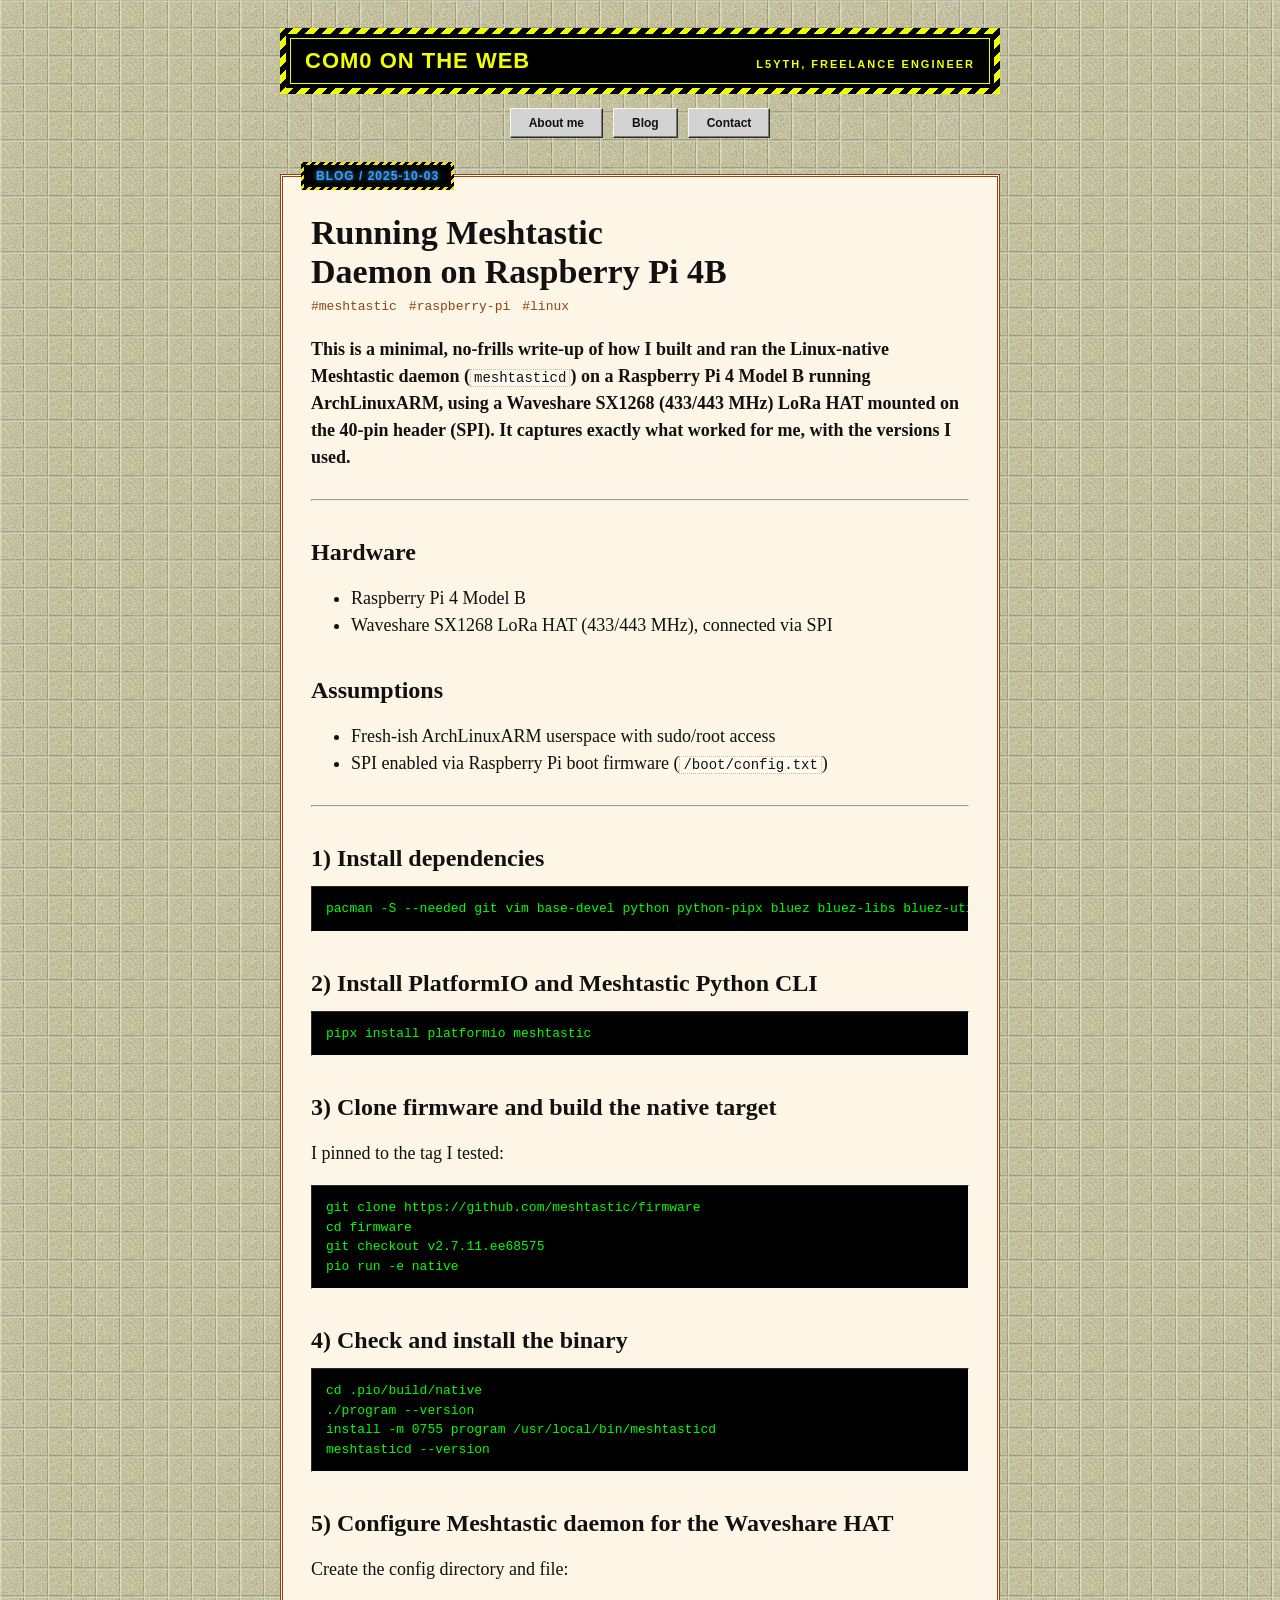
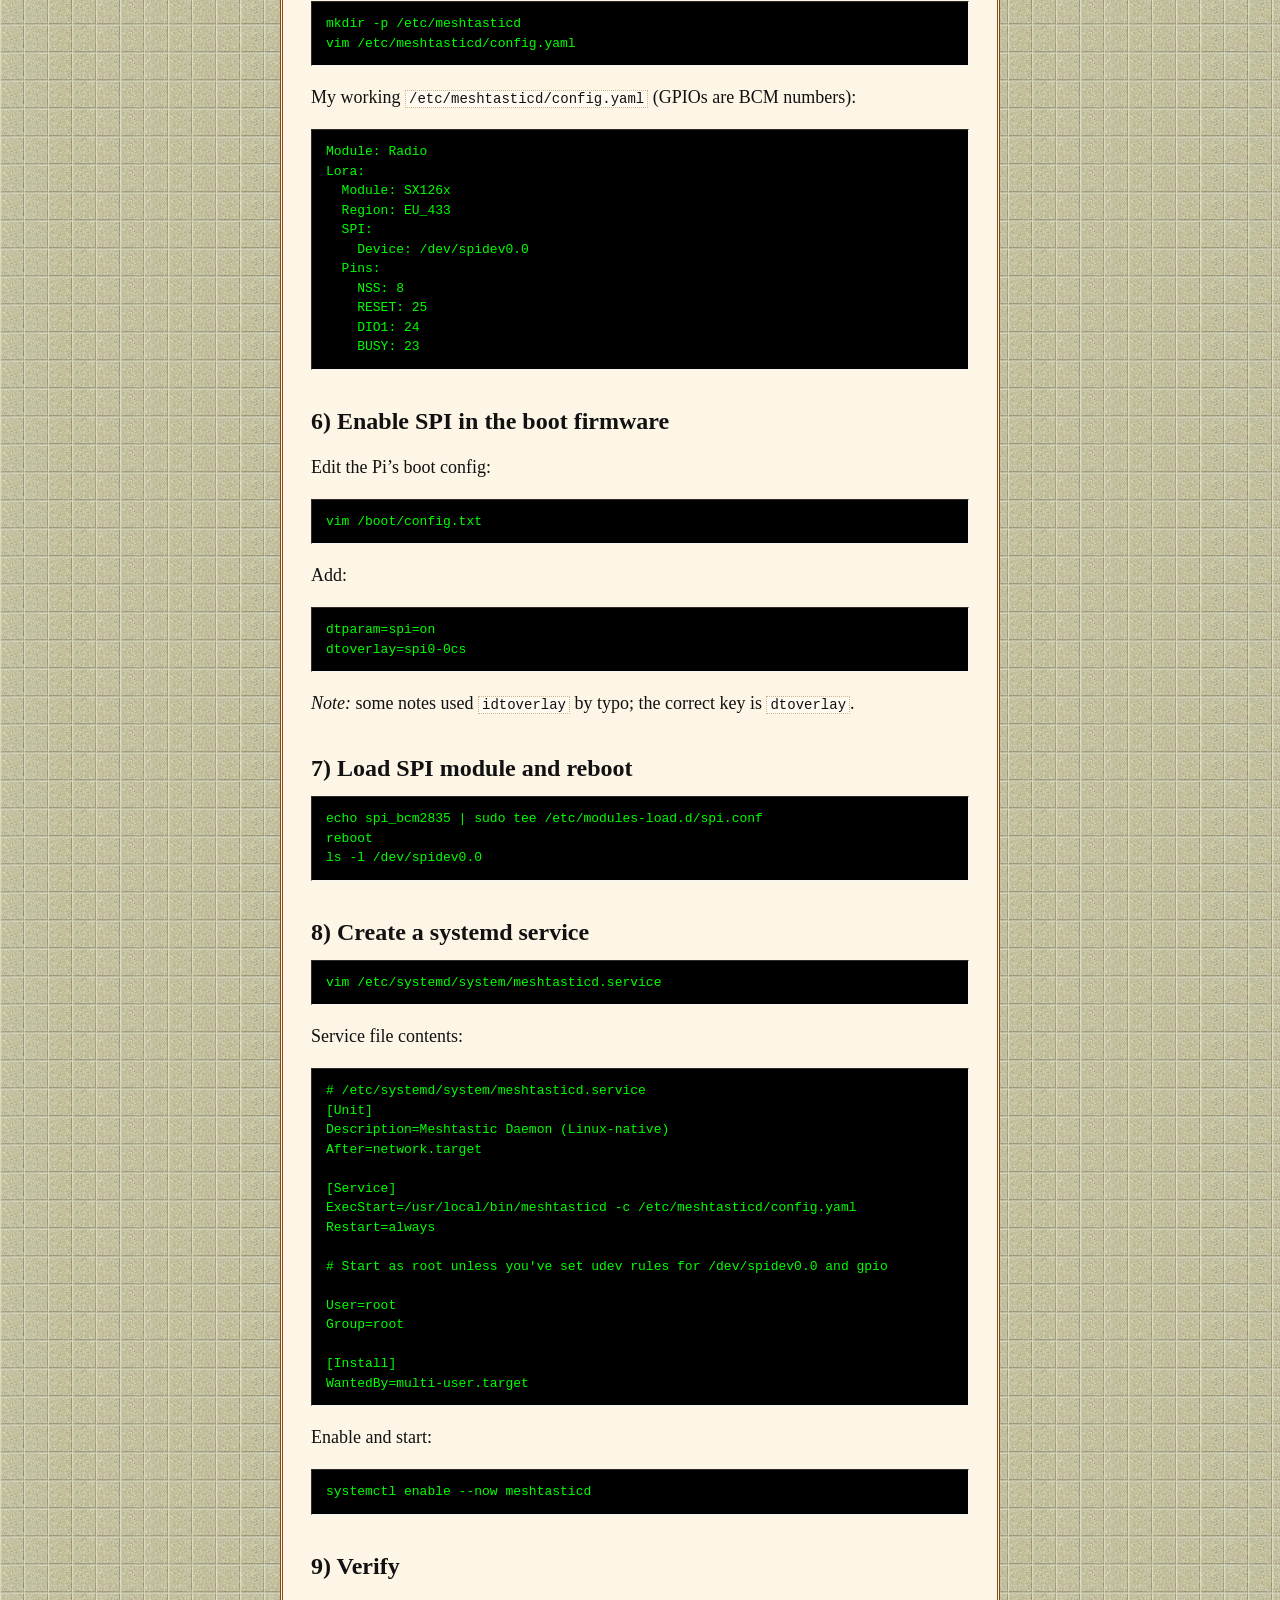
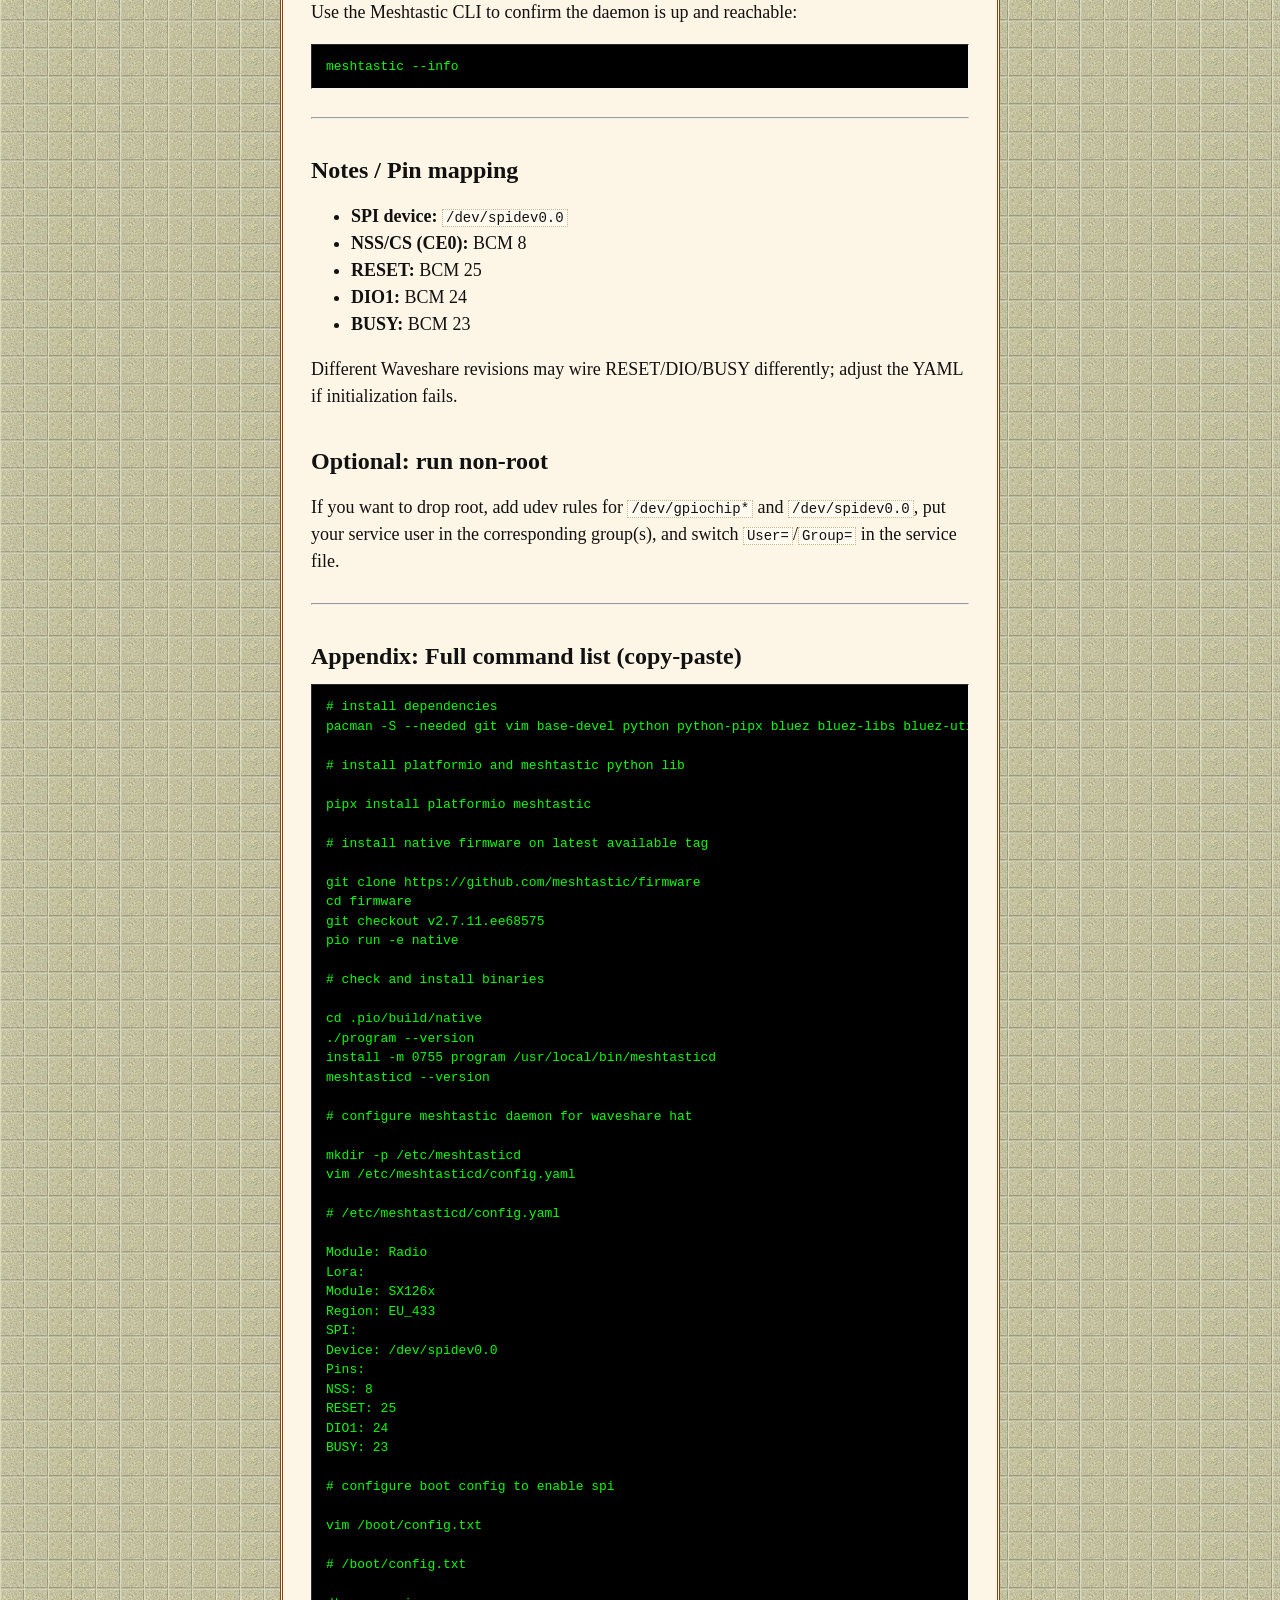
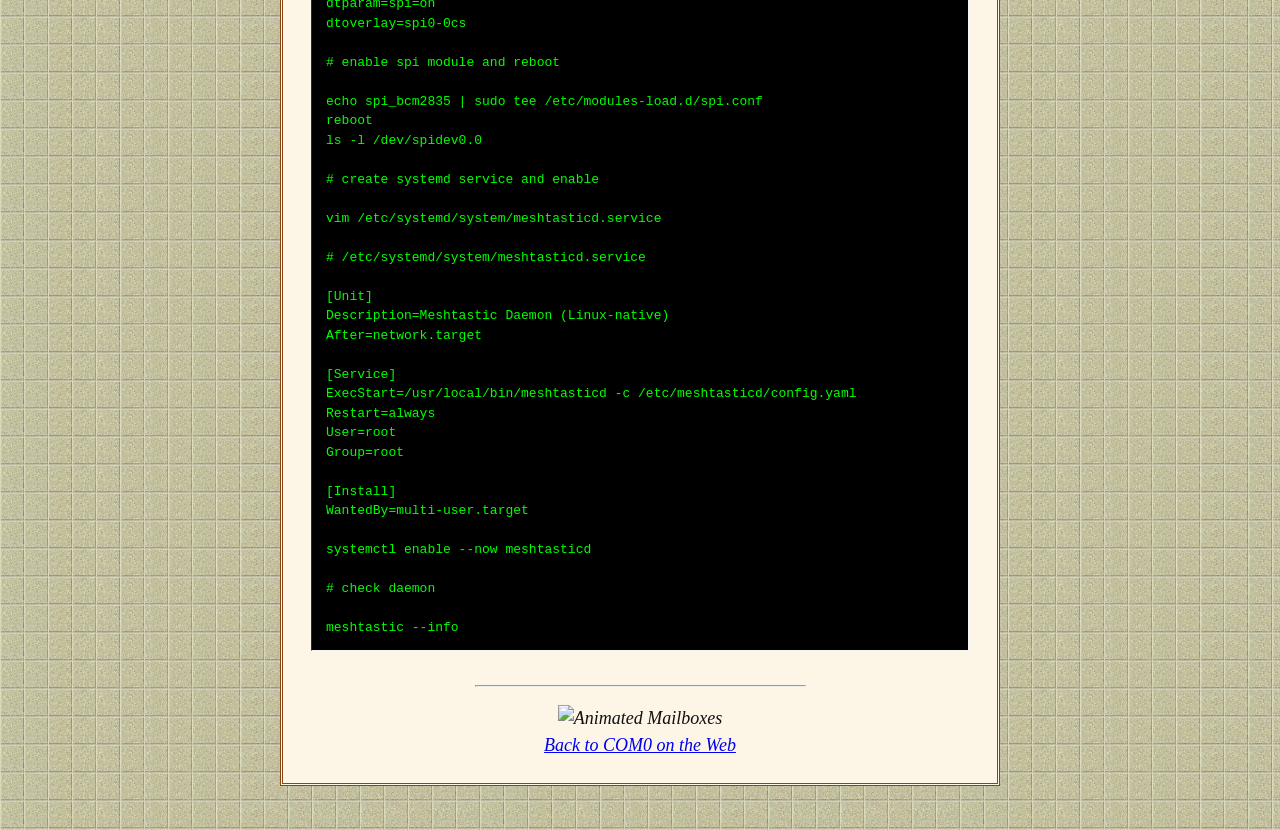
==== commit 16f375b9: "Redesign landing page and blog posts in 90s style" ====
--- a/2025-09-meshtastic-daemon.html
+++ b/2025-09-meshtastic-daemon.html
@@ -1,117 +1,321 @@
 <!DOCTYPE html>
-<html lang="en">
+<!--
+SPDX-FileCopyrightText: 2025-2026 l5yth
+SPDX-License-Identifier: Unlicense
+-->
+<html>
 <head>
   <meta charset="UTF-8">
   <meta name="viewport" content="width=device-width, initial-scale=1">
-  <meta name="theme-color" content="#f6f5f0">
-  <title>Running the Meshtastic daemon on a Raspberry Pi 4B | l5yth</title>
-  <link rel="stylesheet" href="./style.css">
+  <title>2025-09 Running Meshtastic Daemon on Raspberry Pi 4B</title>
+  <meta name="description" content="Building and running meshtasticd on ArchLinuxARM with a Waveshare SX1268 LoRa HAT.">
+  <meta name="author" content="l5yth">
+  <meta name="keywords" content="meshtastic, raspberry-pi, linux">
+  <meta property="og:type" content="article">
+  <meta property="og:title" content="Running Meshtastic Daemon on Raspberry Pi 4B">
+  <meta property="og:description" content="Building and running meshtasticd on ArchLinuxARM with a Waveshare SX1268 LoRa HAT.">
+  <meta property="article:published_time" content="2025-10-03">
+  <meta property="article:tag" content="meshtastic">
+  <meta property="article:tag" content="raspberry-pi">
+  <meta property="article:tag" content="linux">
+  <script type="application/ld+json">{ "@context": "https://schema.org", "@type": "BlogPosting", "headline": "Running Meshtastic Daemon on Raspberry Pi 4B", "description": "Building and running meshtasticd on ArchLinuxARM with a Waveshare SX1268 LoRa HAT.", "datePublished": "2025-10-03", "keywords": "meshtastic, raspberry-pi, linux", "author": { "@type": "Person", "name": "l5yth" } }</script>
+  <style>
+    body {
+      max-width: 720px;
+      margin: 0 auto;
+      padding: 28px 16px 44px;
+      display: flex;
+      flex-direction: column;
+      gap: 36px;
+      background: #c2c09f url(./tile.png);
+      color: #111;
+      font: 18px/1.5 "Times New Roman", serif;
+    }
+    a:link {
+      color: #0000ee;
+    }
+    a:visited {
+      color: #551a8b;
+    }
+    a:hover {
+      color: #ff0000;
+    }
+
+    /* Masthead: the small sign links home, the buttons jump into it. */
+    header a.sign {
+      display: block;
+      text-decoration: none;
+      color: #efff02;
+      border: 6px solid transparent;
+      background:
+        linear-gradient(#000, #000) padding-box,
+        repeating-linear-gradient(-45deg, #efff02 0 6px, #000 6px 12px) border-box;
+      padding: 4px;
+    }
+    .sign-inner {
+      display: flex;
+      flex-wrap: wrap;
+      justify-content: space-between;
+      align-items: baseline;
+      gap: 4px 16px;
+      border: 1px solid #efff02;
+      padding: 10px 14px;
+    }
+    .sign-title {
+      font: bold 22px/1.1 Verdana, Geneva, sans-serif;
+      letter-spacing: 1px;
+      text-transform: uppercase;
+    }
+    .sign-tagline {
+      font: bold 11px/1.4 Verdana, Geneva, sans-serif;
+      letter-spacing: 2px;
+      text-transform: uppercase;
+    }
+    nav.buttons {
+      display: flex;
+      flex-wrap: wrap;
+      justify-content: center;
+      gap: 10px;
+      margin-top: 14px;
+    }
+    nav.buttons a {
+      background: #d3d3d3;
+      color: #111;
+      font: bold 12px/1 Verdana, Geneva, sans-serif;
+      text-decoration: none;
+      padding: 8px 18px;
+      border: 1px solid;
+      border-color: #f5f5f4 #2e2b29 #2e2b29 #f5f5f4;
+      box-shadow: inset -1px -1px 0 #797a7a;
+    }
+    nav.buttons a:active {
+      border-color: #2e2b29 #f5f5f4 #f5f5f4 #2e2b29;
+      box-shadow: inset 1px 1px 0 #797a7a;
+    }
+
+    /* The article box, its hazard-striped label, title and tags. */
+    article.post {
+      position: relative;
+      background: #fdf5e6;
+      border: 3px double #8b4513;
+      padding: 36px 28px 24px;
+    }
+    .label {
+      position: absolute;
+      top: -15px;
+      left: 18px;
+      border: 3px solid transparent;
+      background:
+        linear-gradient(#000, #000) padding-box,
+        repeating-linear-gradient(-45deg, #f0e010 0 3px, #000 3px 6px) border-box;
+      color: #40a0f0;
+      text-shadow: 0 0 5px #40a0f0;
+      font: bold 12px/1 Verdana, Geneva, sans-serif;
+      letter-spacing: 1px;
+      text-transform: uppercase;
+      padding: 5px 12px;
+    }
+    article.post h1 {
+      margin: 0 0 8px;
+      font: bold 34px/1.15 Georgia, serif;
+      text-wrap: balance;
+    }
+    .tags {
+      display: flex;
+      flex-wrap: wrap;
+      gap: 2px 12px;
+      margin: 0 0 22px;
+    }
+    article.post .tags a {
+      font: 13px monospace;
+      color: #8b4513;
+      text-decoration: none;
+    }
+    article.post .tags a:hover {
+      text-decoration: underline;
+    }
+
+    /* The post body: its markup is unchanged, only these rules restyle it. */
+    article.post hr {
+      margin: 28px 0;
+    }
+    article.post h2 {
+      font: bold 24px/1.25 Georgia, serif;
+      margin: 1.5em 0 .5em;
+    }
+    article.post h3 {
+      font: bold 19px/1.3 Georgia, serif;
+      margin: 1.3em 0 .4em;
+    }
+    article.post .lede {
+      font-weight: bold;
+    }
+    article.post code {
+      font: 14px/1.4 monospace;
+      background: #fffaf0;
+      padding: 0 3px;
+      border: 1px dotted #d2b48c;
+    }
+    article.post pre {
+      background: #000;
+      color: #0f0;
+      padding: 12px 14px;
+      overflow-x: auto;
+      font: 13px/1.5 monospace;
+      margin: 1em 0;
+      border: 1px solid;
+      border-color: #2e2b29 #f5f5f4 #f5f5f4 #2e2b29;
+    }
+    article.post pre code {
+      font: inherit;
+      background: none;
+      padding: 0;
+      border: 0;
+    }
+    article.post table {
+      width: 100%;
+      border-collapse: collapse;
+      font-size: 16px;
+    }
+    article.post th,
+    article.post td {
+      border-bottom: 1px solid #d2b48c;
+      padding: 6px;
+      text-align: left;
+      vertical-align: top;
+      overflow-wrap: break-word;
+    }
+
+    /* Footer inside the article: rule, mailbox GIF, the way home. */
+    article.post footer {
+      text-align: center;
+      font-style: italic;
+      margin-top: 34px;
+    }
+    article.post footer hr {
+      width: 50%;
+      margin: 0 auto 18px;
+    }
+
+    /* Narrow screens: long code in a table cell wraps instead of widening the page. */
+    @media (max-width: 600px) {
+      article.post td code {
+        overflow-wrap: anywhere;
+      }
+    }
+  </style>
 </head>
 <body>
-  <header class="site-header">
-    <nav class="wrap site-nav" aria-label="Primary">
-      <a class="wordmark" href="./index.html">l5yth</a>
-      <ul>
-        <li><a href="./index.html#work">Work</a></li>
-        <li><a href="./index.html#writing">Writing</a></li>
-        <li><a href="./index.html#contact">Contact</a></li>
-      </ul>
+  <header>
+    <a class="sign" href="./index.html">
+      <span class="sign-inner">
+        <span class="sign-title">COM0 on the Web</span>
+        <span class="sign-tagline">l5yth, freelance engineer</span>
+      </span>
+    </a>
+    <nav class="buttons">
+      <a href="./index.html#about">About me</a>
+      <a href="./index.html#blog">Blog</a>
+      <a href="./index.html#contact">Contact</a>
     </nav>
   </header>
 
-  <main>
-    <article class="post">
-      <header class="post-header">
-        <a class="back" href="./index.html#writing">Back to all writing</a>
-        <p class="eyebrow"><time datetime="2025-09">September 2025</time> &middot; Build log</p>
-        <h1>Running the Meshtastic daemon on a Raspberry Pi 4B</h1>
-        <p class="lede">
-          This is a minimal, no-frills write-up of how I built and ran the Linux-native Meshtastic daemon
-          (<code>meshtasticd</code>) on a Raspberry Pi 4 Model B running <strong>ArchLinuxARM</strong>, using a
-          <strong>Waveshare SX1268 (433/443&nbsp;MHz) LoRa HAT</strong> mounted on the 40-pin header (SPI). It captures exactly what
-          worked for me, with the versions I used.
-        </p>
-      </header>
-
-      <h2>Hardware</h2>
-      <ul>
-        <li>Raspberry Pi 4 Model B</li>
-        <li>Waveshare SX1268 LoRa HAT (433/443&nbsp;MHz), connected via SPI</li>
-      </ul>
-
-      <h2>Assumptions</h2>
-      <ul>
-        <li>Fresh-ish ArchLinuxARM userspace with sudo/root access</li>
-        <li>SPI enabled via Raspberry Pi boot firmware (<code>/boot/config.txt</code>)</li>
-      </ul>
-
-      <hr />
-
-      <h2>1) Install dependencies</h2>
-      <pre><code>pacman -S --needed git vim base-devel python python-pipx bluez bluez-libs bluez-utils libgpiod yaml-cpp fmt clang openssl cmake pkgconf
-</code></pre>
-
-      <h2>2) Install PlatformIO and Meshtastic Python CLI</h2>
-      <pre><code>pipx install platformio meshtastic
-</code></pre>
-
-      <h2>3) Clone firmware and build the native target</h2>
-      <p>I pinned to the tag I tested:</p>
-      <pre><code>git clone https://github.com/meshtastic/firmware
+  <article class="post">
+    <div class="label">Blog / 2025-10-03</div>
+    <h1>Running Meshtastic Daemon on Raspberry Pi 4B</h1>
+    <div class="tags">
+      <a href="./index.html#tag-meshtastic">#meshtastic</a>
+      <a href="./index.html#tag-raspberry-pi">#raspberry-pi</a>
+      <a href="./index.html#tag-linux">#linux</a>
+    </div>
+    <p class="lede">
+      This is a minimal, no-frills write-up of how I built and ran the Linux-native Meshtastic daemon
+      (<code>meshtasticd</code>) on a Raspberry Pi 4 Model B running <strong>ArchLinuxARM</strong>, using a
+      <strong>Waveshare SX1268 (433/443&nbsp;MHz) LoRa HAT</strong> mounted on the 40-pin header (SPI). It captures exactly what
+      worked for me, with the versions I used.
+    </p>
+
+    <hr />
+
+    <h2>Hardware</h2>
+    <ul>
+      <li>Raspberry Pi 4 Model B</li>
+      <li>Waveshare SX1268 LoRa HAT (433/443&nbsp;MHz), connected via SPI</li>
+    </ul>
+
+    <h2>Assumptions</h2>
+    <ul>
+      <li>Fresh-ish ArchLinuxARM userspace with sudo/root access</li>
+      <li>SPI enabled via Raspberry Pi boot firmware (<code>/boot/config.txt</code>)</li>
+    </ul>
+
+    <hr />
+
+    <h2>1) Install dependencies</h2>
+    <pre><code>pacman -S --needed git vim base-devel python python-pipx bluez bluez-libs bluez-utils libgpiod yaml-cpp fmt clang openssl cmake pkgconf
+</code></pre>
+
+    <h2>2) Install PlatformIO and Meshtastic Python CLI</h2>
+    <pre><code>pipx install platformio meshtastic
+</code></pre>
+
+    <h2>3) Clone firmware and build the native target</h2>
+    <p>I pinned to the tag I tested:</p>
+    <pre><code>git clone https://github.com/meshtastic/firmware
 cd firmware
 git checkout v2.7.11.ee68575
 pio run -e native
 </code></pre>
 
-      <h2>4) Check and install the binary</h2>
-      <pre><code>cd .pio/build/native
+    <h2>4) Check and install the binary</h2>
+    <pre><code>cd .pio/build/native
 ./program --version
 install -m 0755 program /usr/local/bin/meshtasticd
 meshtasticd --version
 </code></pre>
 
-      <h2>5) Configure Meshtastic daemon for the Waveshare HAT</h2>
-      <p>Create the config directory and file:</p>
-      <pre><code>mkdir -p /etc/meshtasticd
+    <h2>5) Configure Meshtastic daemon for the Waveshare HAT</h2>
+    <p>Create the config directory and file:</p>
+    <pre><code>mkdir -p /etc/meshtasticd
 vim /etc/meshtasticd/config.yaml
 </code></pre>
 
-      <p>My working <code>/etc/meshtasticd/config.yaml</code> (GPIOs are BCM numbers):</p>
-      <pre><code>Module: Radio
+    <p>My working <code>/etc/meshtasticd/config.yaml</code> (GPIOs are BCM numbers):</p>
+    <pre><code>Module: Radio
 Lora:
   Module: SX126x
   Region: EU_433
   SPI:
-      Device: /dev/spidev0.0
+    Device: /dev/spidev0.0
   Pins:
-      NSS: 8
-      RESET: 25
-      DIO1: 24
-      BUSY: 23
-</code></pre>
-
-      <h2>6) Enable SPI in the boot firmware</h2>
-      <p>Edit the Pi’s boot config:</p>
-      <pre><code>vim /boot/config.txt
-</code></pre>
-      <p>Add:</p>
-      <pre><code>dtparam=spi=on
+    NSS: 8
+    RESET: 25
+    DIO1: 24
+    BUSY: 23
+</code></pre>
+
+    <h2>6) Enable SPI in the boot firmware</h2>
+    <p>Edit the Pi’s boot config:</p>
+    <pre><code>vim /boot/config.txt
+</code></pre>
+    <p>Add:</p>
+    <pre><code>dtparam=spi=on
 dtoverlay=spi0-0cs
 </code></pre>
-      <p><em>Note:</em> some notes used <code>idtoverlay</code> by typo; the correct key is <code>dtoverlay</code>.</p>
-
-      <h2>7) Load SPI module and reboot</h2>
-      <pre><code>echo spi_bcm2835 | sudo tee /etc/modules-load.d/spi.conf
+    <p><em>Note:</em> some notes used <code>idtoverlay</code> by typo; the correct key is <code>dtoverlay</code>.</p>
+
+    <h2>7) Load SPI module and reboot</h2>
+    <pre><code>echo spi_bcm2835 | sudo tee /etc/modules-load.d/spi.conf
 reboot
 ls -l /dev/spidev0.0
 </code></pre>
 
-      <h2>8) Create a systemd service</h2>
-      <pre><code>vim /etc/systemd/system/meshtasticd.service
-</code></pre>
-
-      <p>Service file contents:</p>
-      <pre><code># /etc/systemd/system/meshtasticd.service
+    <h2>8) Create a systemd service</h2>
+    <pre><code>vim /etc/systemd/system/meshtasticd.service
+</code></pre>
+
+    <p>Service file contents:</p>
+    <pre><code># /etc/systemd/system/meshtasticd.service
 [Unit]
 Description=Meshtastic Daemon (Linux-native)
 After=network.target
@@ -129,34 +333,34 @@
 WantedBy=multi-user.target
 </code></pre>
 
-      <p>Enable and start:</p>
-      <pre><code>systemctl enable --now meshtasticd
-</code></pre>
-
-      <h2>9) Verify</h2>
-      <p>Use the Meshtastic CLI to confirm the daemon is up and reachable:</p>
-      <pre><code>meshtastic --info
-</code></pre>
-
-      <hr />
-
-      <h2>Notes / Pin mapping</h2>
-      <ul>
-        <li><strong>SPI device:</strong> <code>/dev/spidev0.0</code></li>
-        <li><strong>NSS/CS (CE0):</strong> BCM 8</li>
-        <li><strong>RESET:</strong> BCM 25</li>
-        <li><strong>DIO1:</strong> BCM 24</li>
-        <li><strong>BUSY:</strong> BCM 23</li>
-      </ul>
-      <p>Different Waveshare revisions may wire RESET/DIO/BUSY differently; adjust the YAML if initialization fails.</p>
-
-      <h2>Optional: run non-root</h2>
-      <p>If you want to drop root, add udev rules for <code>/dev/gpiochip*</code> and <code>/dev/spidev0.0</code>, put your service user in the corresponding group(s), and switch <code>User=</code>/<code>Group=</code> in the service file.</p>
-
-      <hr />
-
-      <h2>Appendix: Full command list (copy-paste)</h2>
-      <pre><code># install dependencies
+    <p>Enable and start:</p>
+    <pre><code>systemctl enable --now meshtasticd
+</code></pre>
+
+    <h2>9) Verify</h2>
+    <p>Use the Meshtastic CLI to confirm the daemon is up and reachable:</p>
+    <pre><code>meshtastic --info
+</code></pre>
+
+    <hr />
+
+    <h2>Notes / Pin mapping</h2>
+    <ul>
+      <li><strong>SPI device:</strong> <code>/dev/spidev0.0</code></li>
+      <li><strong>NSS/CS (CE0):</strong> BCM 8</li>
+      <li><strong>RESET:</strong> BCM 25</li>
+      <li><strong>DIO1:</strong> BCM 24</li>
+      <li><strong>BUSY:</strong> BCM 23</li>
+    </ul>
+    <p>Different Waveshare revisions may wire RESET/DIO/BUSY differently; adjust the YAML if initialization fails.</p>
+
+    <h2>Optional: run non-root</h2>
+    <p>If you want to drop root, add udev rules for <code>/dev/gpiochip*</code> and <code>/dev/spidev0.0</code>, put your service user in the corresponding group(s), and switch <code>User=</code>/<code>Group=</code> in the service file.</p>
+
+    <hr />
+
+    <h2>Appendix: Full command list (copy-paste)</h2>
+    <pre><code># install dependencies
 pacman -S --needed git vim base-devel python python-pipx bluez bluez-libs bluez-utils libgpiod yaml-cpp fmt clang openssl cmake pkgconf
 
 # install platformio and meshtastic python lib
@@ -236,27 +440,11 @@
 
 meshtastic --info
 </code></pre>
-
-      <footer class="post-footer">
-        <a href="./index.html#writing">Back to all writing</a>
-        <a class="muted" href="mailto:COM0@l5y.tech">Corrections to COM0@l5y.tech</a>
-      </footer>
-    </article>
-  </main>
-
-  <footer class="site-footer compact">
-    <div class="wrap">
-      <ul>
-        <li><a class="wordmark" href="./index.html">l5yth</a></li>
-        <li><a class="mono" href="mailto:COM0@l5y.tech">COM0@l5y.tech</a></li>
-        <li><a href="./com0.l5y.tech.pub.asc">PGP</a></li>
-      </ul>
-      <ul>
-        <li><a href="https://github.com/l5yth">GitHub</a></li>
-        <li><a href="https://bsky.app/profile/l5y.tech">Bluesky</a></li>
-        <li><a href="https://www.reddit.com/user/l5yth/">Reddit</a></li>
-      </ul>
-    </div>
-  </footer>
+    <footer>
+      <hr>
+      <img src="./animated-mail-image-0311.gif" alt="Animated Mailboxes">
+      <div><a href="./index.html">Back to COM0 on the Web</a></div>
+    </footer>
+  </article>
 </body>
 </html>
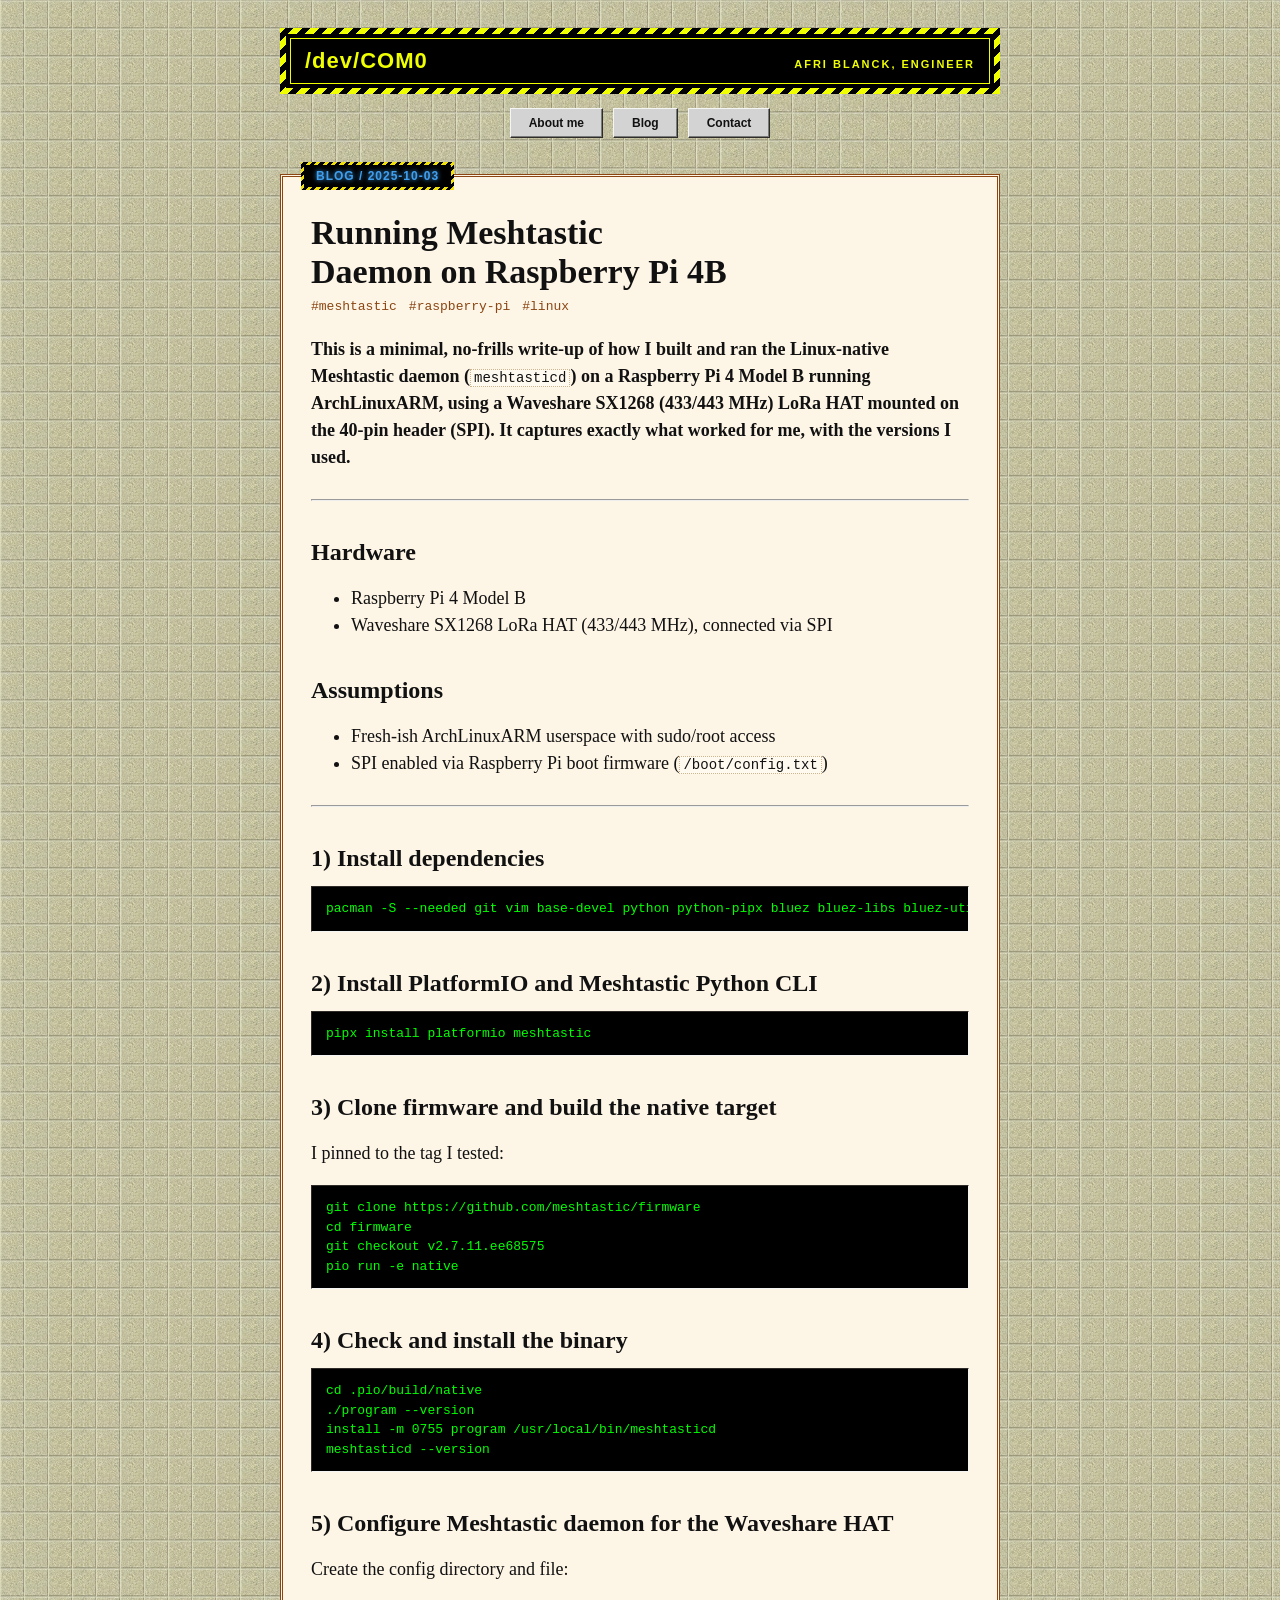
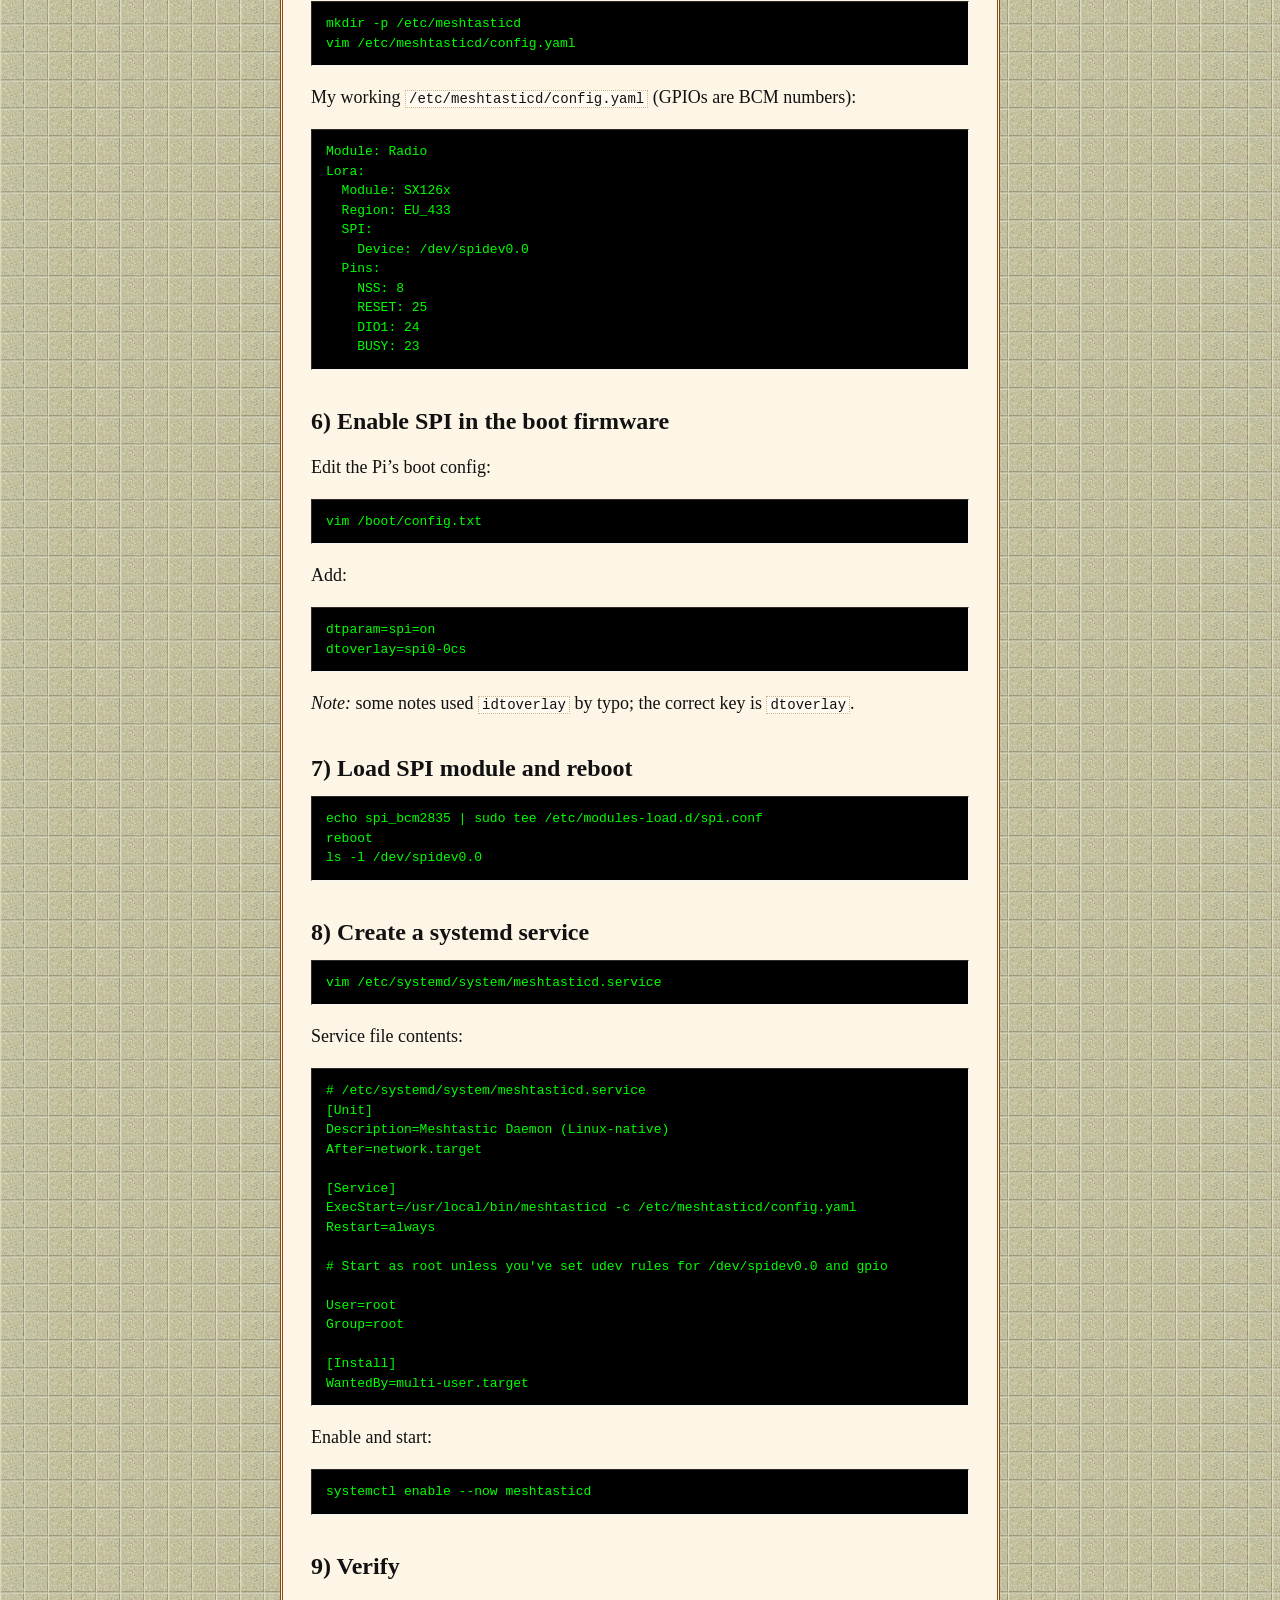
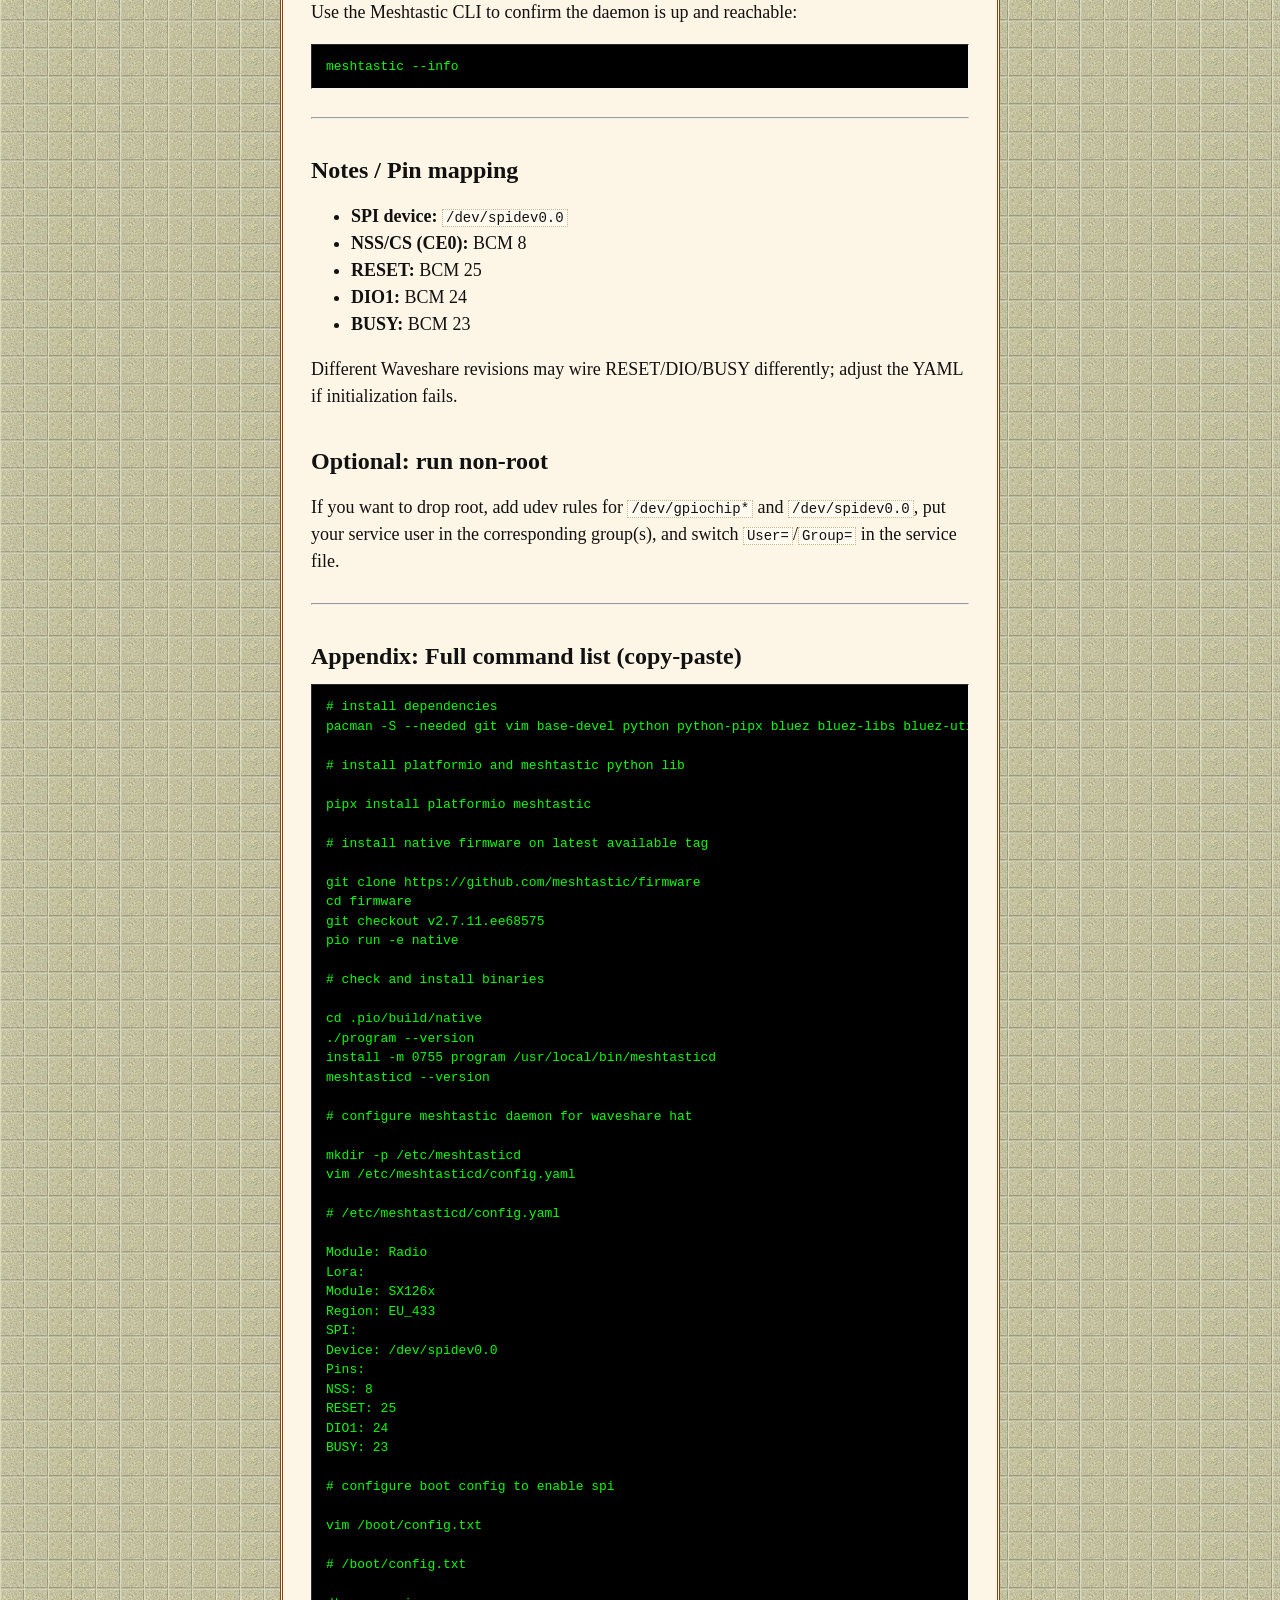
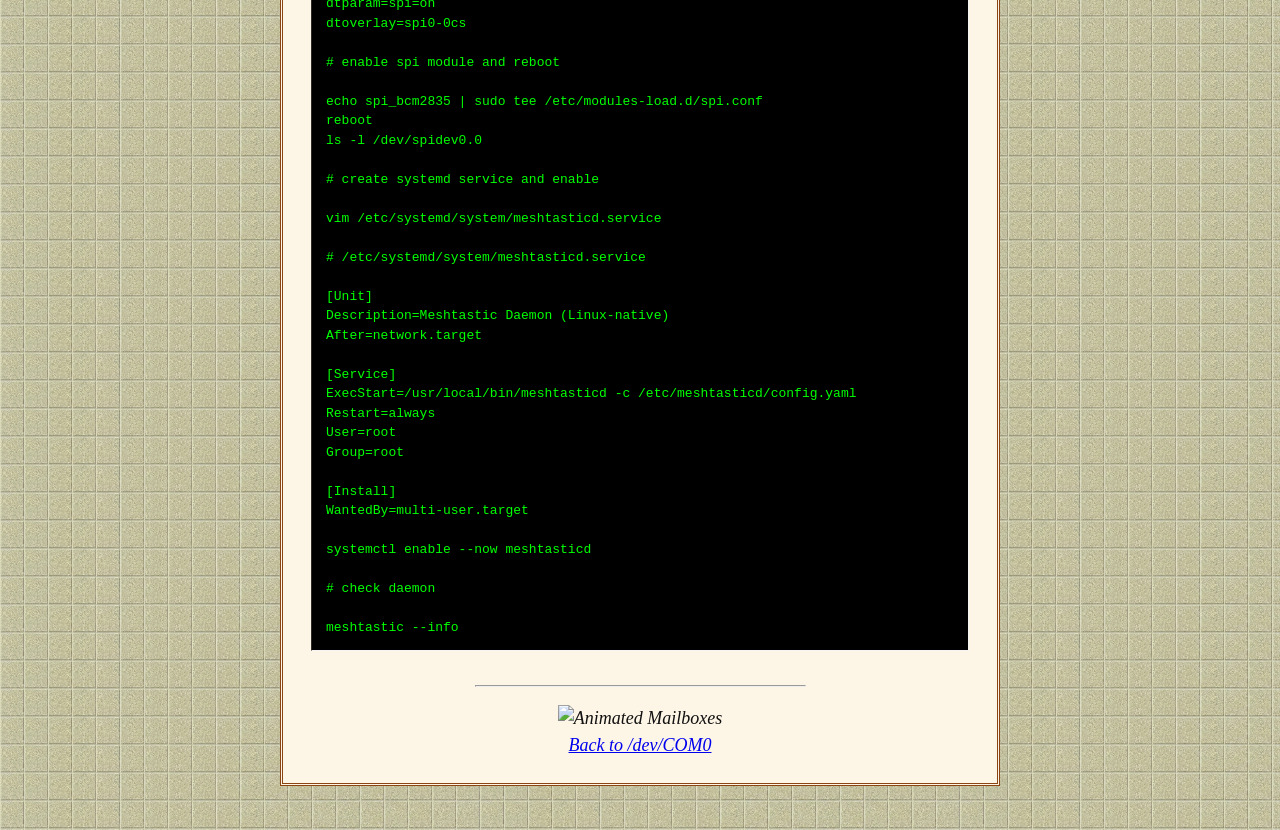
==== commit 8f783406: "Redesign home page and add blog archive" ====
--- a/2025-09-meshtastic-daemon.html
+++ b/2025-09-meshtastic-daemon.html
@@ -64,7 +64,6 @@
     .sign-title {
       font: bold 22px/1.1 Verdana, Geneva, sans-serif;
       letter-spacing: 1px;
-      text-transform: uppercase;
     }
     .sign-tagline {
       font: bold 11px/1.4 Verdana, Geneva, sans-serif;
@@ -186,6 +185,28 @@
       overflow-wrap: break-word;
     }
 
+    /* Figures: a caption above its table, listing or image. */
+    article.post figure {
+      margin: 1em 0;
+    }
+    article.post figure pre {
+      margin: 0;
+    }
+    article.post figcaption {
+      margin: 0 0 .5em;
+    }
+    article.post figure img {
+      display: block;
+      max-width: 100%;
+      height: auto;
+    }
+
+    /* An image in running text never widens the column either. */
+    article.post img {
+      max-width: 100%;
+      height: auto;
+    }
+
     /* Footer inside the article: rule, mailbox GIF, the way home. */
     article.post footer {
       text-align: center;
@@ -197,10 +218,17 @@
       margin: 0 auto 18px;
     }
 
-    /* Narrow screens: long code in a table cell wraps instead of widening the page. */
+    /* Narrow screens: long code wraps, and a wide table scrolls in its own box. */
     @media (max-width: 600px) {
       article.post td code {
         overflow-wrap: anywhere;
+      }
+      article.post table {
+        display: block;
+        overflow-x: auto;
+      }
+      article.post code {
+        overflow-wrap: break-word;
       }
     }
   </style>
@@ -209,13 +237,13 @@
   <header>
     <a class="sign" href="./index.html">
       <span class="sign-inner">
-        <span class="sign-title">COM0 on the Web</span>
-        <span class="sign-tagline">l5yth, freelance engineer</span>
+        <span class="sign-title">/dev/COM0</span>
+        <span class="sign-tagline">Afri Blanck, Engineer</span>
       </span>
     </a>
     <nav class="buttons">
       <a href="./index.html#about">About me</a>
-      <a href="./index.html#blog">Blog</a>
+      <a href="./blog.html">Blog</a>
       <a href="./index.html#contact">Contact</a>
     </nav>
   </header>
@@ -224,9 +252,9 @@
     <div class="label">Blog / 2025-10-03</div>
     <h1>Running Meshtastic Daemon on Raspberry Pi 4B</h1>
     <div class="tags">
-      <a href="./index.html#tag-meshtastic">#meshtastic</a>
-      <a href="./index.html#tag-raspberry-pi">#raspberry-pi</a>
-      <a href="./index.html#tag-linux">#linux</a>
+      <a href="./blog.html#tag-meshtastic">#meshtastic</a>
+      <a href="./blog.html#tag-raspberry-pi">#raspberry-pi</a>
+      <a href="./blog.html#tag-linux">#linux</a>
     </div>
     <p class="lede">
       This is a minimal, no-frills write-up of how I built and ran the Linux-native Meshtastic daemon
@@ -443,7 +471,7 @@
     <footer>
       <hr>
       <img src="./animated-mail-image-0311.gif" alt="Animated Mailboxes">
-      <div><a href="./index.html">Back to COM0 on the Web</a></div>
+      <div><a href="./index.html">Back to /dev/COM0</a></div>
     </footer>
   </article>
 </body>
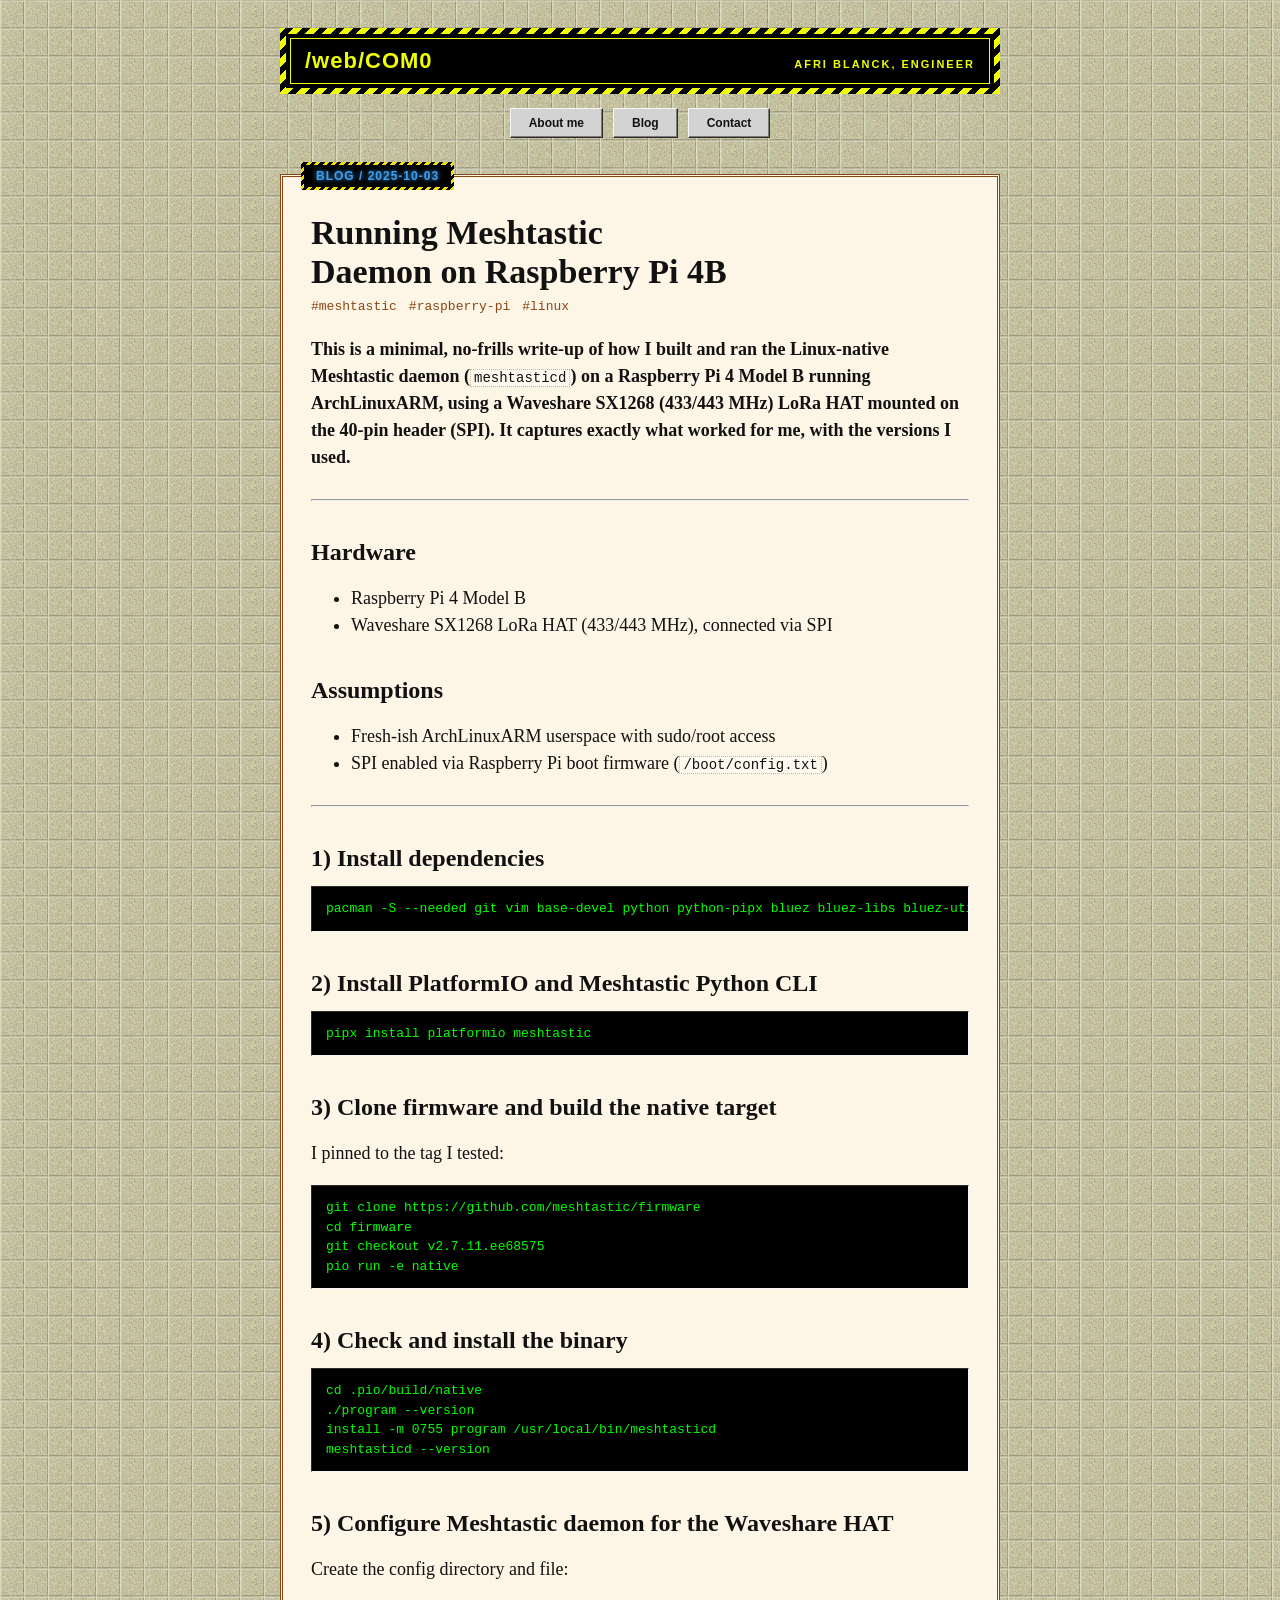
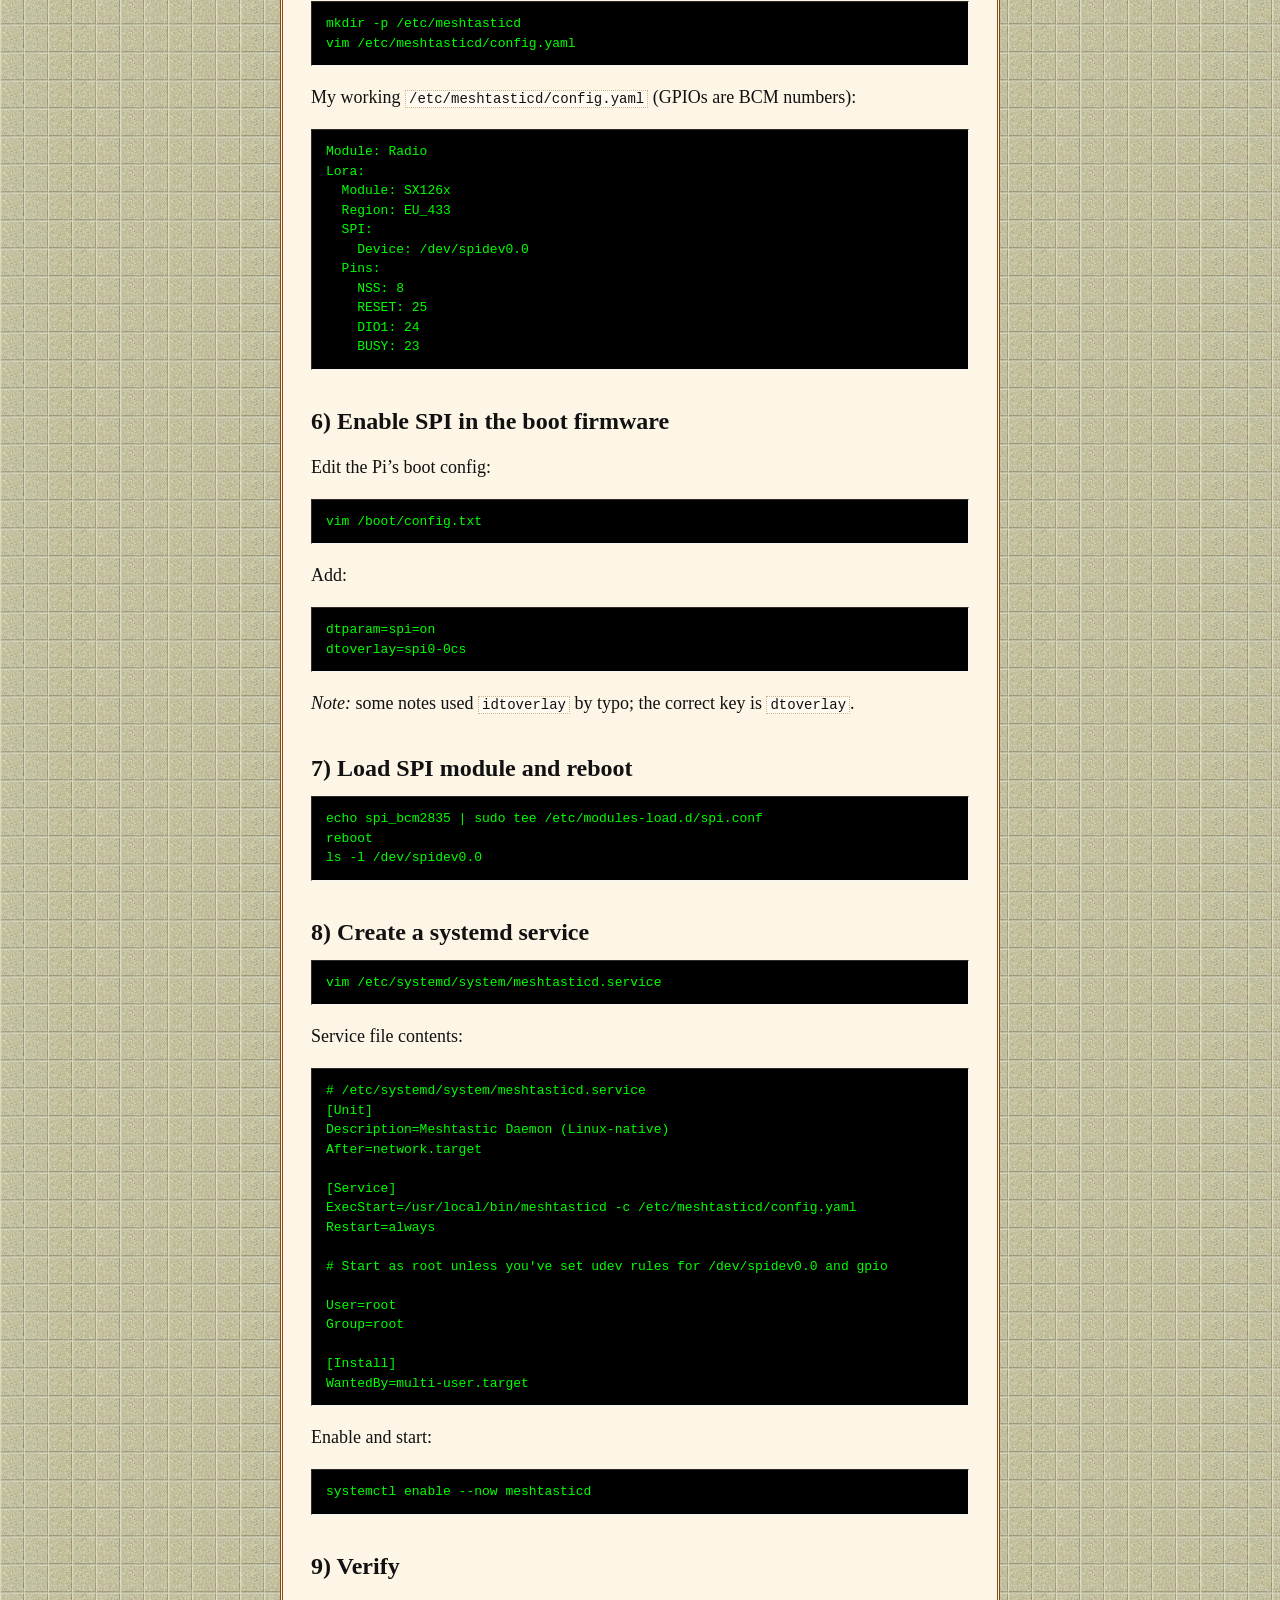
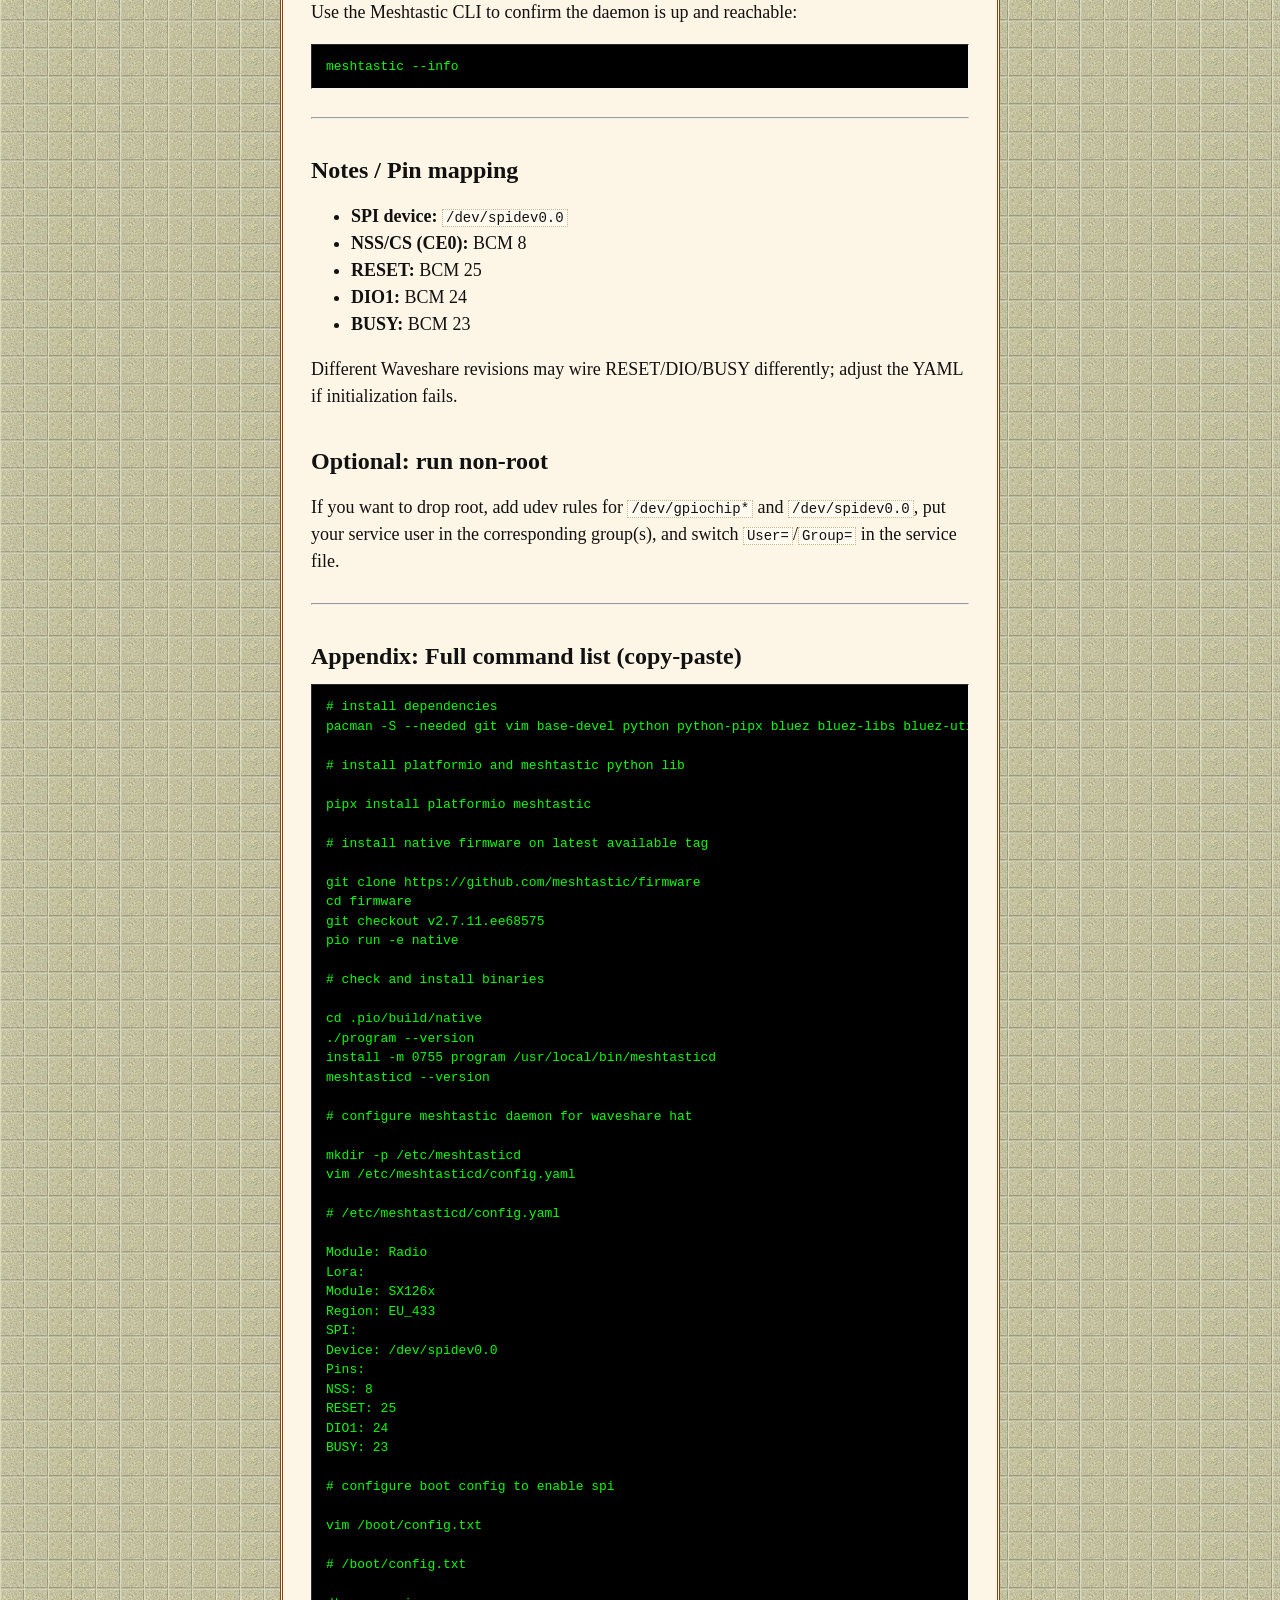
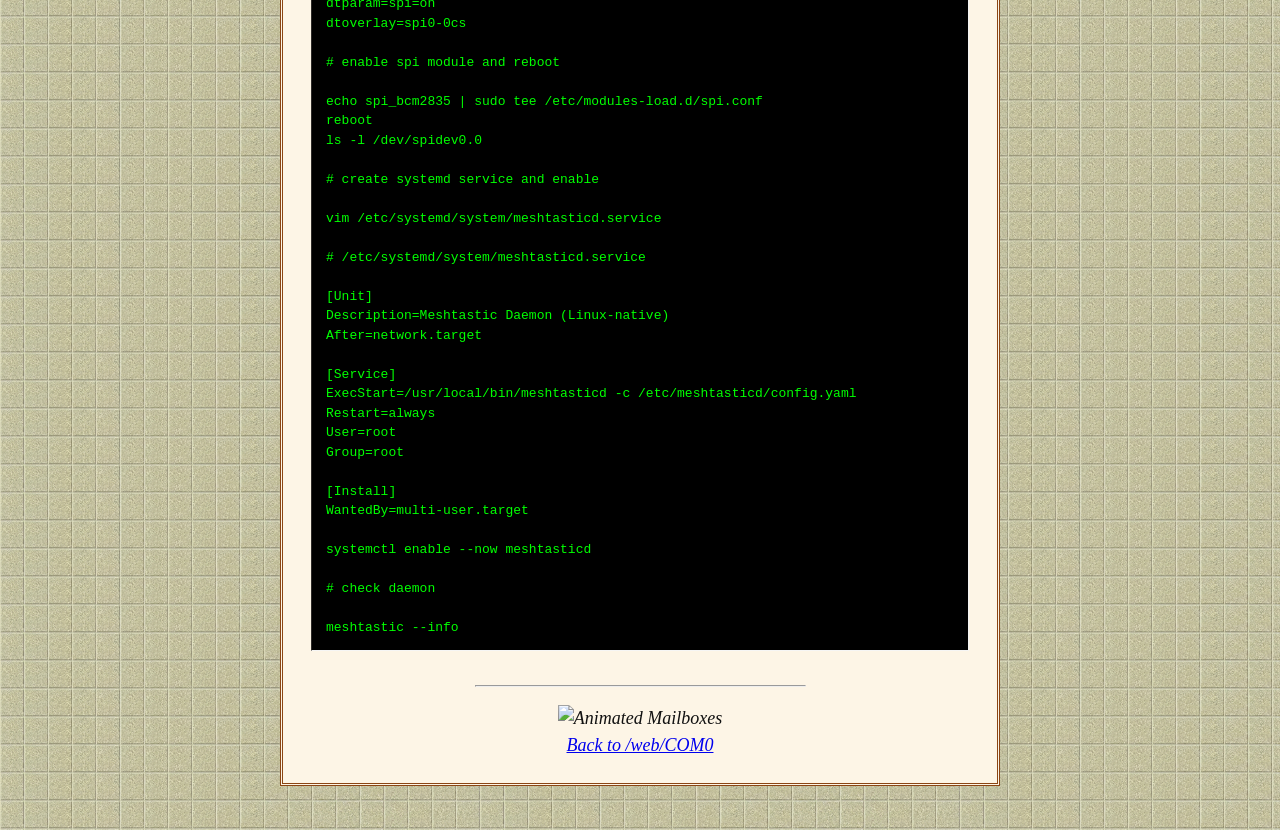
==== commit 0749fc73: "Fix the site name: /web/COM0, not /dev/COM0" ====
--- a/2025-09-meshtastic-daemon.html
+++ b/2025-09-meshtastic-daemon.html
@@ -237,7 +237,7 @@
   <header>
     <a class="sign" href="./index.html">
       <span class="sign-inner">
-        <span class="sign-title">/dev/COM0</span>
+        <span class="sign-title">/web/COM0</span>
         <span class="sign-tagline">Afri Blanck, Engineer</span>
       </span>
     </a>
@@ -471,7 +471,7 @@
     <footer>
       <hr>
       <img src="./animated-mail-image-0311.gif" alt="Animated Mailboxes">
-      <div><a href="./index.html">Back to /dev/COM0</a></div>
+      <div><a href="./index.html">Back to /web/COM0</a></div>
     </footer>
   </article>
 </body>
